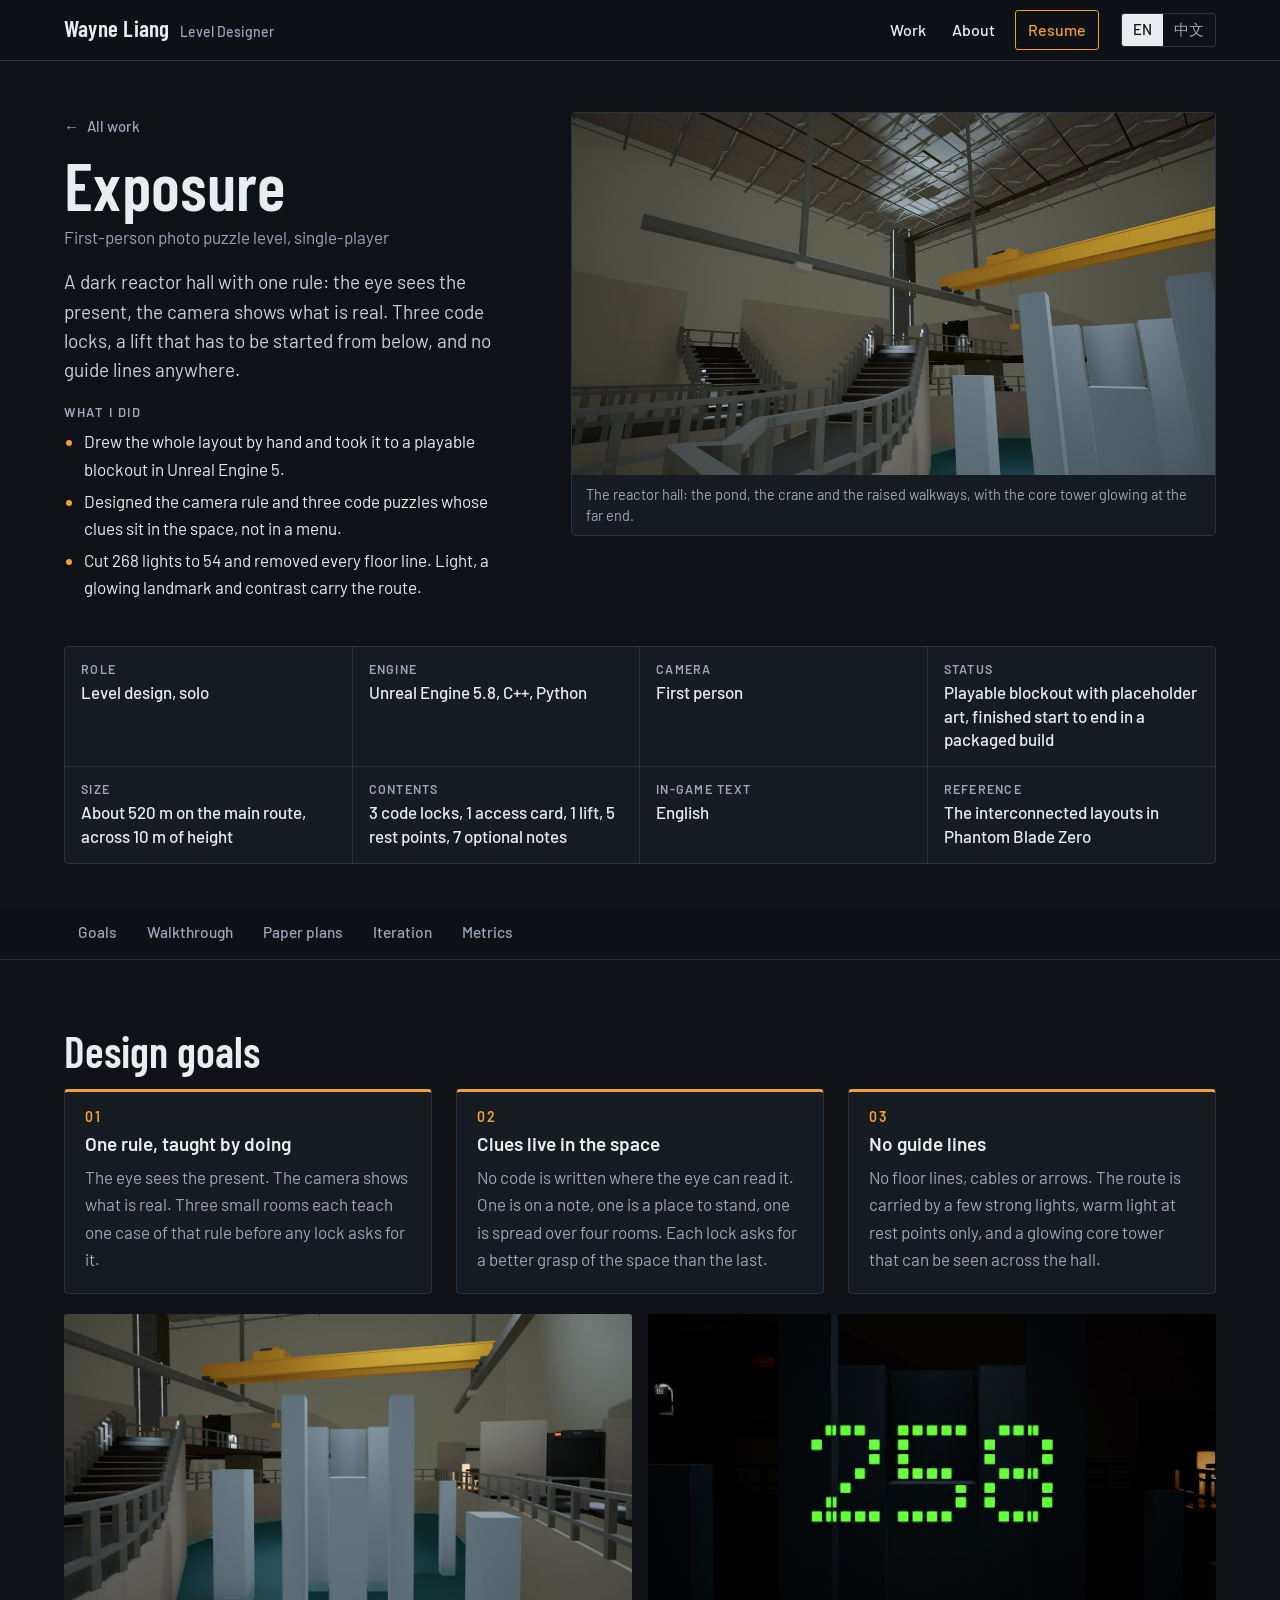
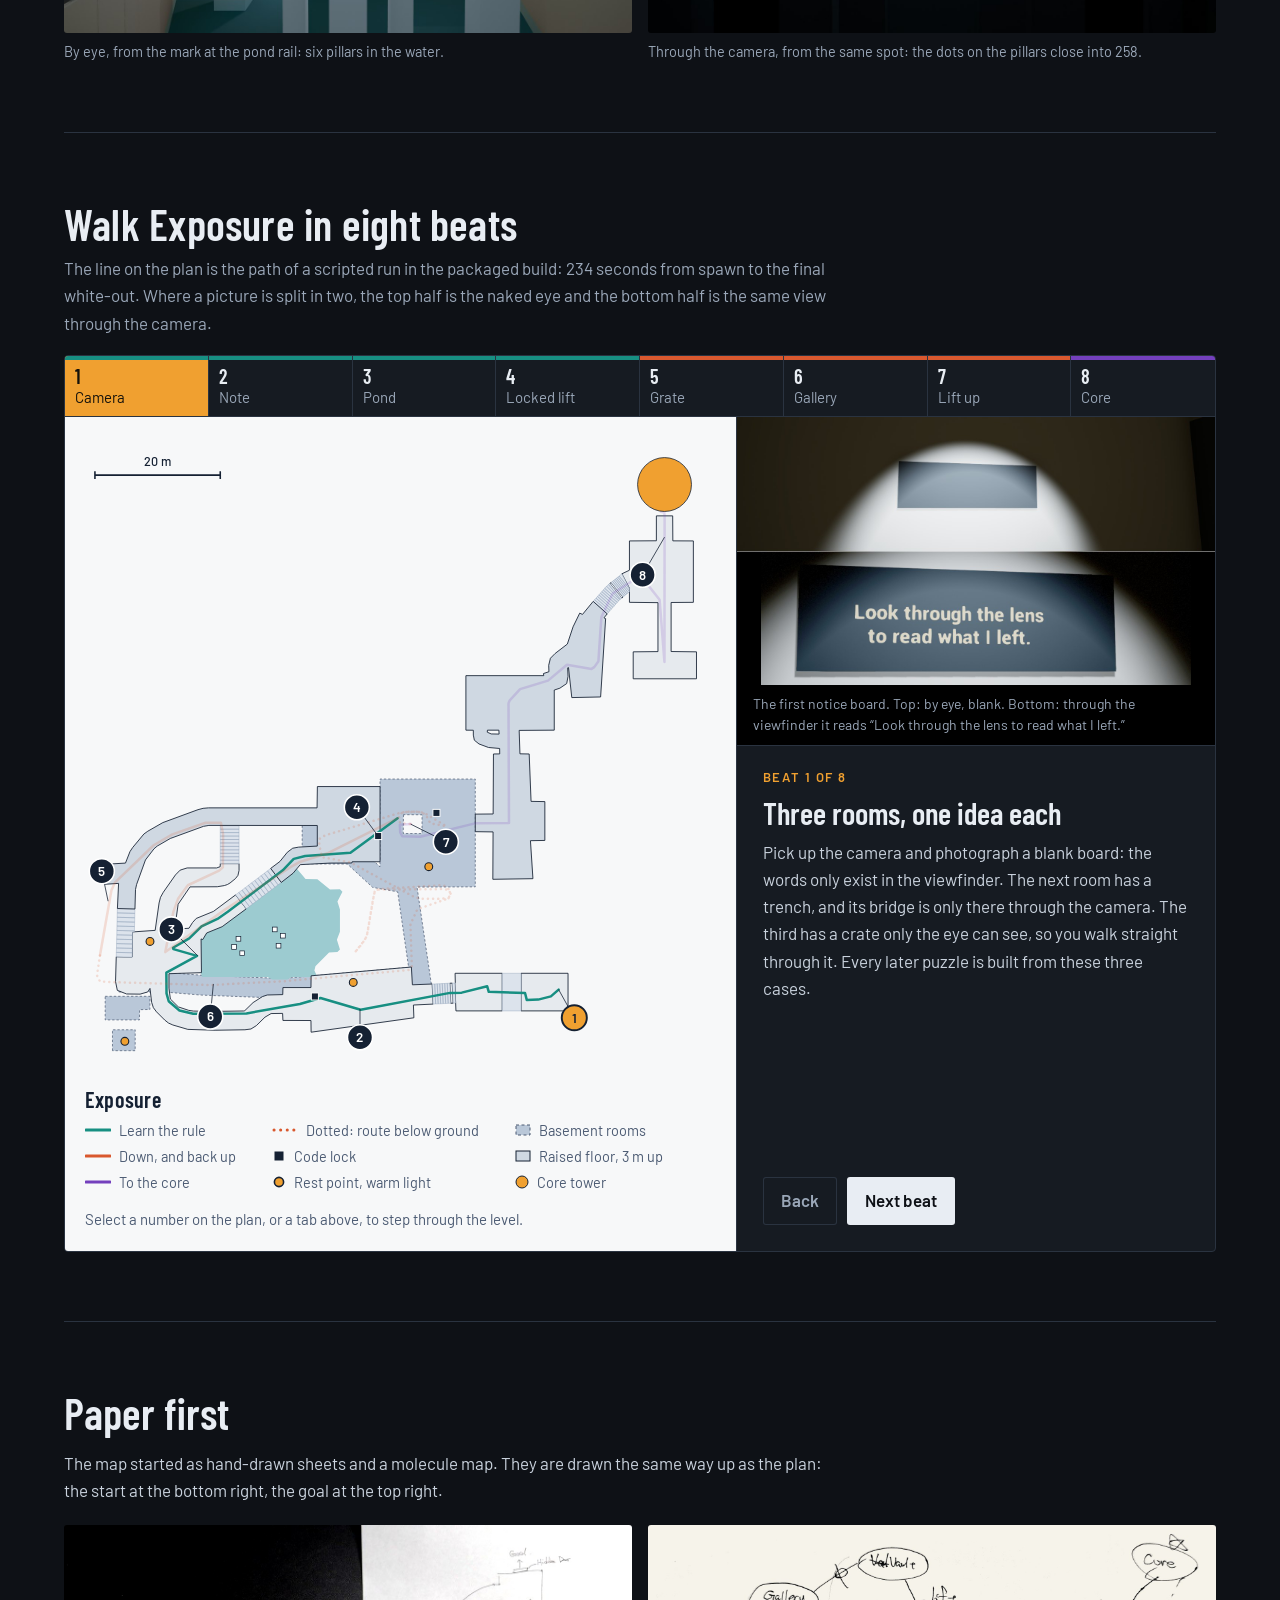
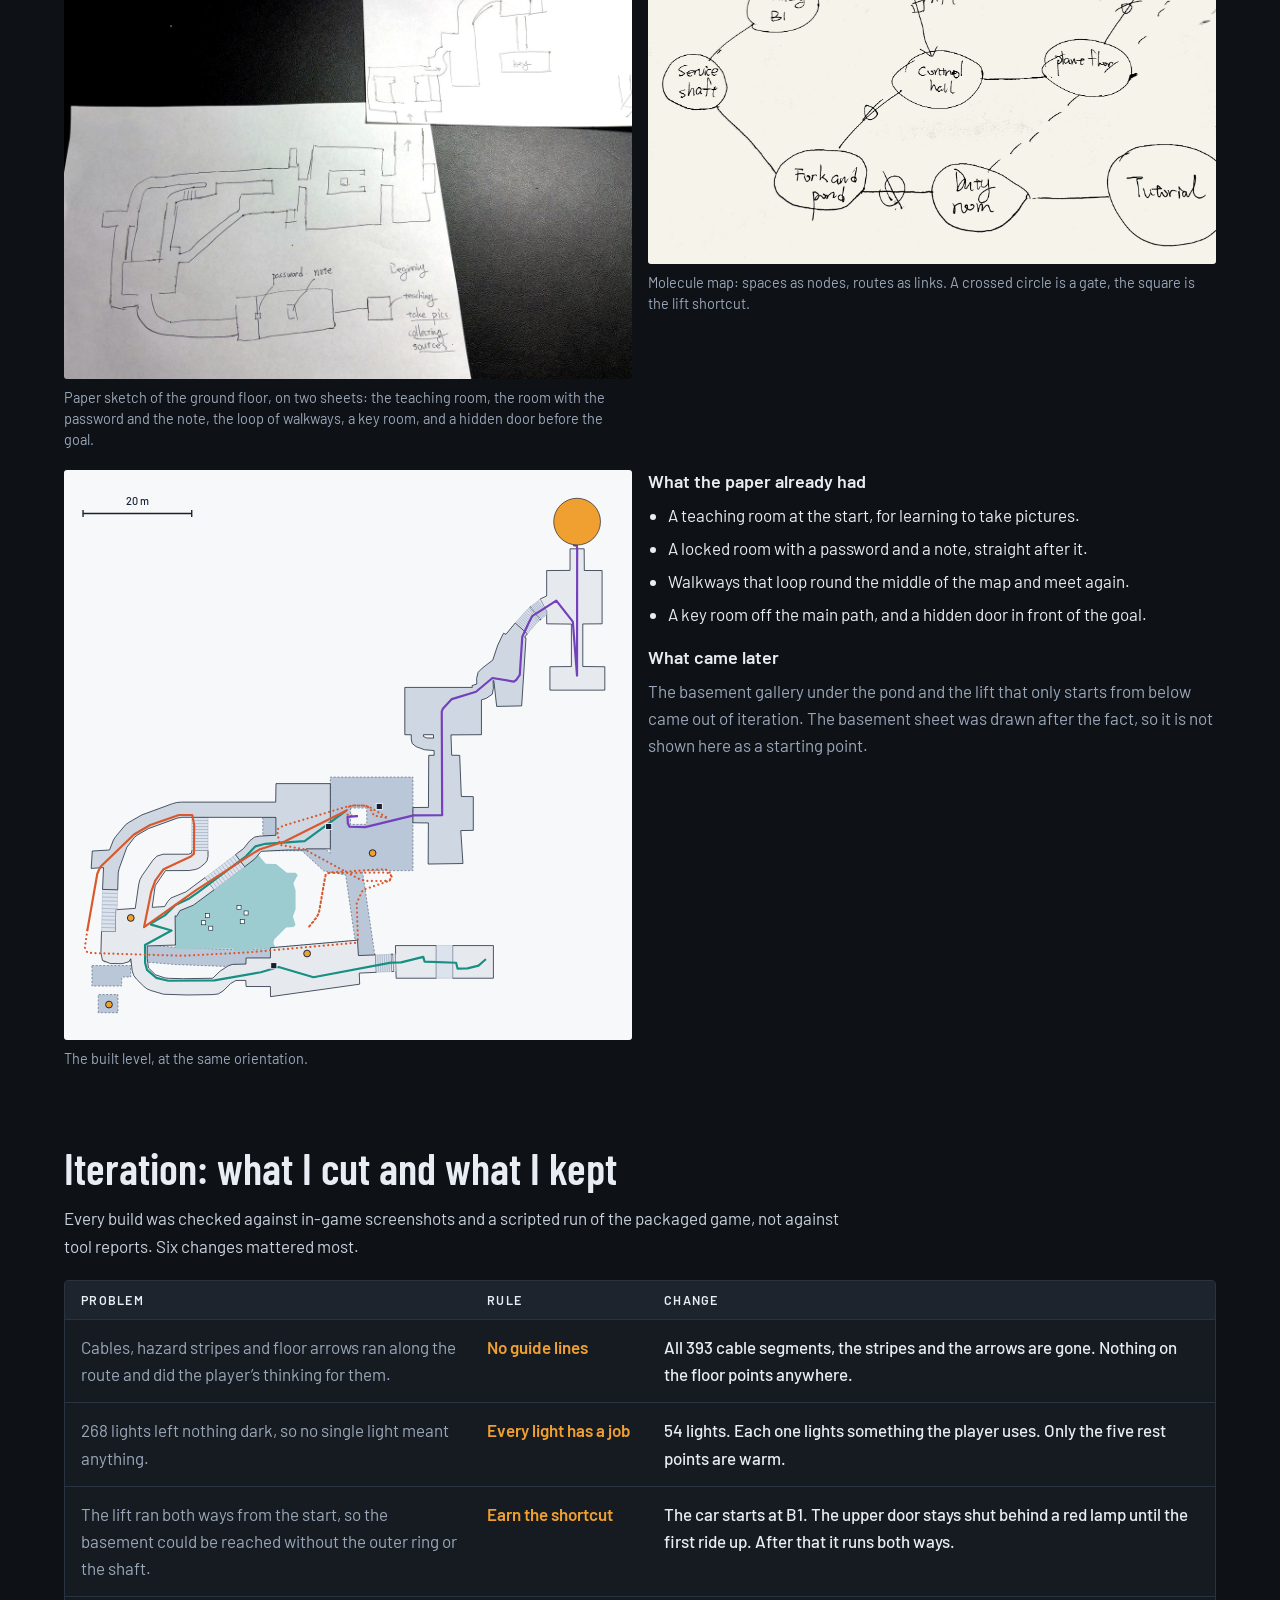
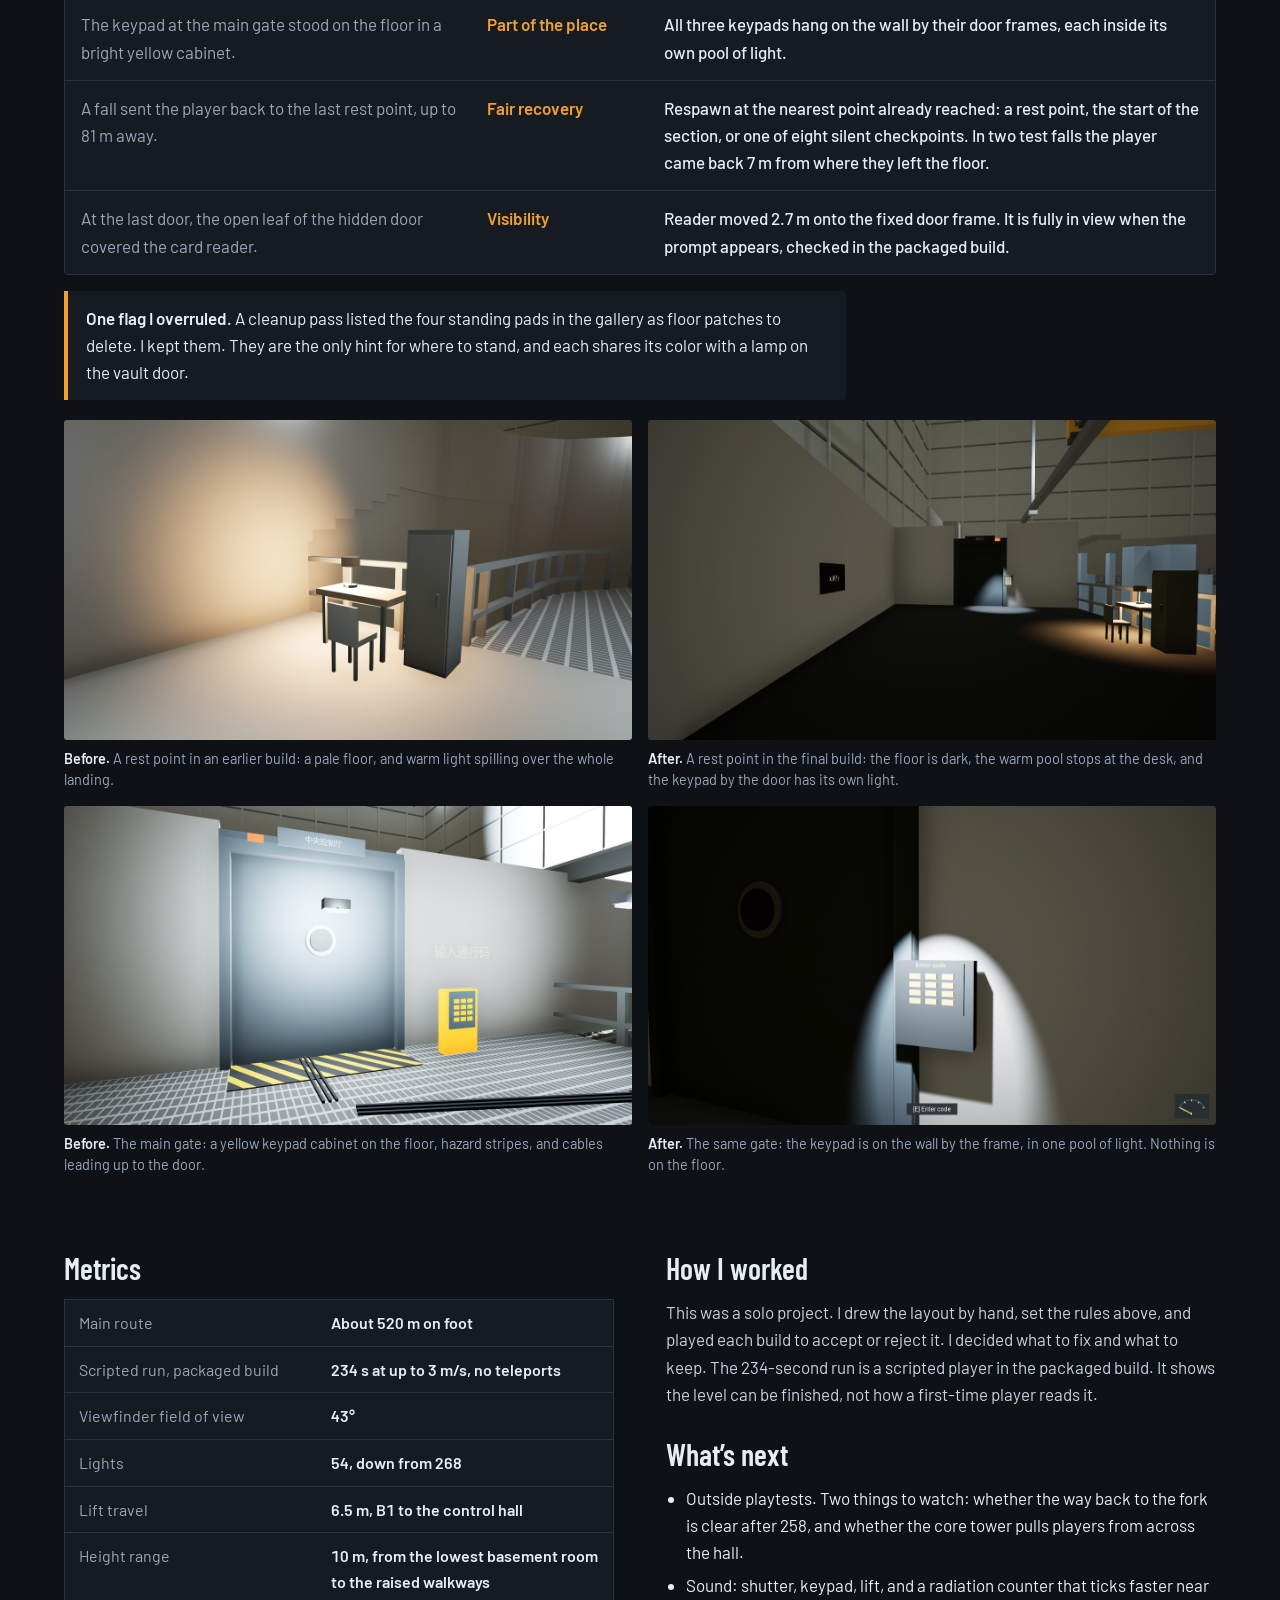
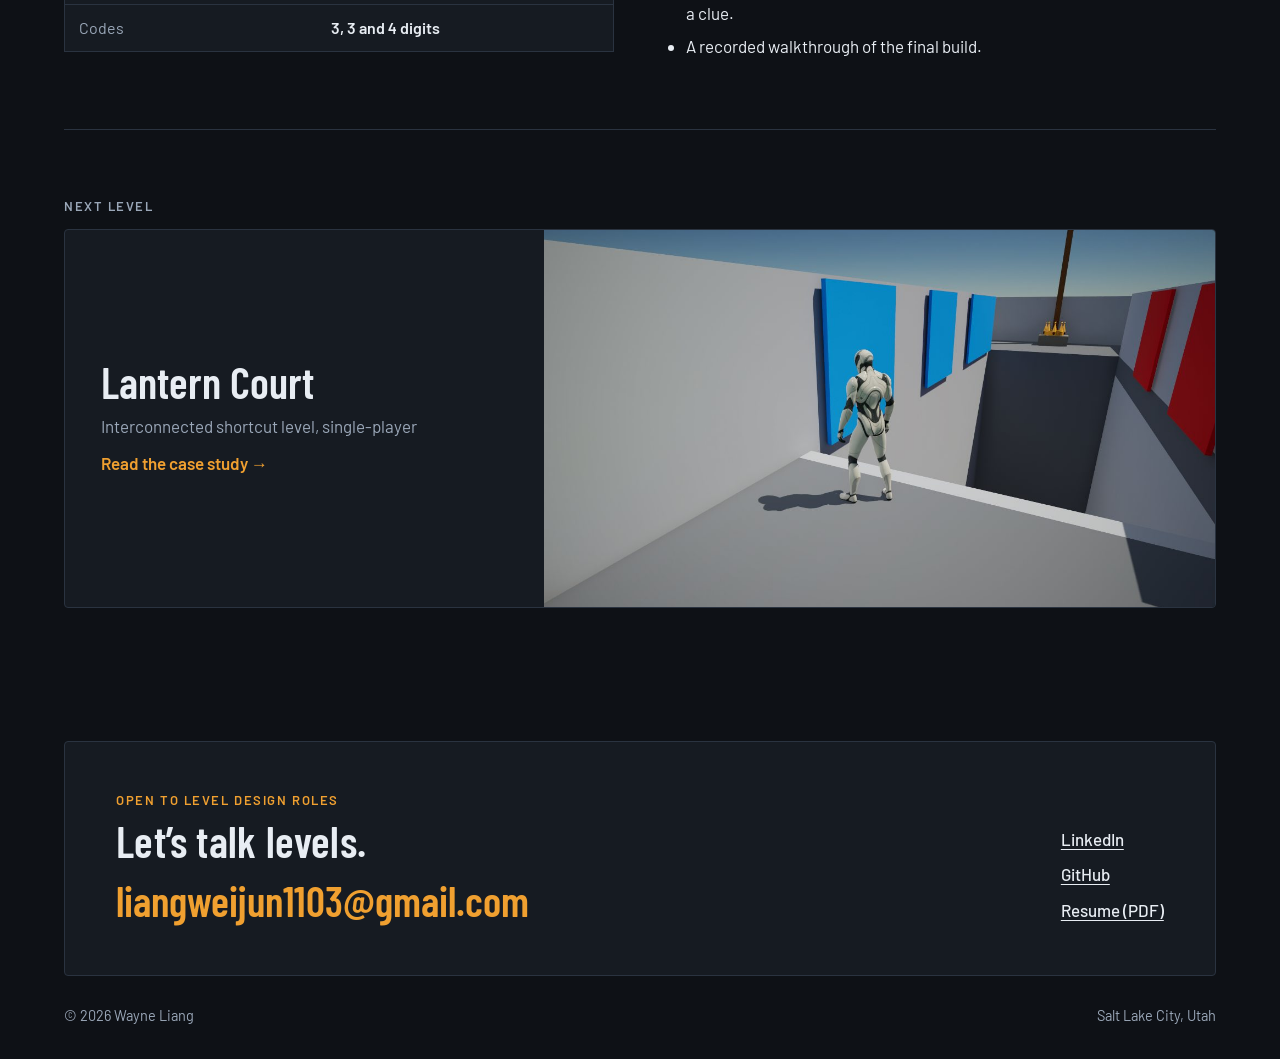
==== exposure.html @ ce598799 "Redesign portfolio: homepage plus one case-study page per level Split the single long page into inde" ====
<!DOCTYPE html>
<html lang="en" data-lang="en">
<head>
<meta charset="utf-8">
<meta name="viewport" content="width=device-width,initial-scale=1">
<title>Exposure | Wayne Liang, Level Designer</title>
<meta name="description" content="Exposure: first-person photo puzzle level, single-player in Unreal Engine 5. Interactive walkthrough, paper plans, iteration and metrics.">
<meta property="og:type" content="website">
<meta property="og:title" content="Exposure | Wayne Liang, Level Designer">
<meta property="og:description" content="Exposure: first-person photo puzzle level, single-player in Unreal Engine 5. Interactive walkthrough, paper plans, iteration and metrics.">
<meta property="og:url" content="https://wayne1-l.github.io/portfolio/exposure.html">
<meta property="og:image" content="https://wayne1-l.github.io/portfolio/img/pt/hall.jpg">
<meta name="twitter:card" content="summary_large_image">
<meta name="theme-color" content="#0E1116">
<link rel="icon" href="data:image/svg+xml,%3Csvg xmlns='http://www.w3.org/2000/svg' viewBox='0 0 32 32'%3E%3Crect width='32' height='32' rx='4' fill='%230E1116'/%3E%3Ccircle cx='16' cy='16' r='7' fill='%23F0A030'/%3E%3C/svg%3E">
<link rel="preload" href="fonts/barlow-condensed-latin-600-normal.woff2" as="font" type="font/woff2" crossorigin>
<link rel="stylesheet" href="assets/site.css">
</head>
<body>
<div class="bar-outer"><div class="wrap">
<header class="bar">
  <a class="name" href="index.html"><b>Wayne Liang</b><span><span data-l="en">Level Designer</span><span data-l="zh" lang="zh-CN">关卡设计师</span></span></a>
  <nav aria-label="Site">
    <a href="index.html#work"><span data-l="en">Work</span><span data-l="zh" lang="zh-CN">作品</span></a>
    <a href="index.html#about"><span data-l="en">About</span><span data-l="zh" lang="zh-CN">关于</span></a>
    <a class="resume" href="Wayne_Liang_Resume.pdf"><span data-l="en">Resume</span><span data-l="zh" lang="zh-CN">简历</span></a>
  </nav>
  <div class="lang" role="group" aria-label="Language">
    <button type="button" id="lang-en" data-setlang="en" aria-pressed="true">EN</button>
    <button type="button" id="lang-zh" data-setlang="zh" aria-pressed="false" lang="zh-CN">中文</button>
  </div>
</header>
</div></div>
<div class="wrap">
<section class="p-hero" aria-labelledby="p-h">
  <div>
    <a class="crumb" href="index.html#work">← <span data-l="en">All work</span><span data-l="zh" lang="zh-CN">全部作品</span></a>
    <h1 id="p-h"><span data-l="en">Exposure</span><span data-l="zh" lang="zh-CN">曝光</span></h1>
    <p class="kind"><span data-l="en">First-person photo puzzle level, single-player</span><span data-l="zh" lang="zh-CN">第一人称拍照解谜关卡，单人</span></p>
    <p class="intent" data-l="en">A dark reactor hall with one rule: the eye sees the present, the camera shows what is real. Three code locks, a lift that has to be started from below, and no guide lines anywhere.</p>
    <p class="intent" data-l="zh" lang="zh-CN">一座昏暗的核电站厂房，全关只有一条规则：肉眼看到的是现在，相机拍到的才是真的。三道密码门，一部要先从地下启用的电梯，全程没有一条引导线。</p>
    <p class="label did-h"><span data-l="en">What I did</span><span data-l="zh" lang="zh-CN">我负责的部分</span></p>
        <ul class="did" data-l="en">
          <li>Drew the whole layout by hand and took it to a playable blockout in Unreal Engine 5.</li>
          <li>Designed the camera rule and three code puzzles whose clues sit in the space, not in a menu.</li>
          <li>Cut 268 lights to 54 and removed every floor line. Light, a glowing landmark and contrast carry the route.</li>
        </ul>
        <ul class="did" data-l="zh" lang="zh-CN">
          <li>手绘整张布局，并在 Unreal Engine 5 里做成可玩的灰盒。</li>
          <li>设计了相机规则和三道密码谜题，线索都放在空间里，不放在界面上。</li>
          <li>把 268 盏灯减到 54 盏，删掉所有地面引导线，只靠灯光、发光的地标和空间对比带路。</li>
        </ul>
  </div>
  <figure class="p-media"><img src="img/pt/hall.jpg" width="1280" height="720" alt="The reactor hall in Exposure: stairs and raised walkways around a pond, a yellow crane overhead.">
    <figcaption><span data-l="en">The reactor hall: the pond, the crane and the raised walkways, with the core tower glowing at the far end.</span><span data-l="zh" lang="zh-CN">核电站大厅：池塘、吊车和高架走道，尽头是发光的堆芯塔。</span></figcaption></figure>
</section>
  <dl class="facts">
    <div><dt><span data-l="en">Role</span><span data-l="zh" lang="zh-CN">角色</span></dt><dd><span data-l="en">Level design, solo</span><span data-l="zh" lang="zh-CN">关卡设计，独立完成</span></dd></div>
    <div><dt><span data-l="en">Engine</span><span data-l="zh" lang="zh-CN">引擎</span></dt><dd><span data-l="en">Unreal Engine 5.8, C++, Python</span><span data-l="zh" lang="zh-CN">Unreal Engine 5.8，C++，Python</span></dd></div>
    <div><dt><span data-l="en">Camera</span><span data-l="zh" lang="zh-CN">视角</span></dt><dd><span data-l="en">First person</span><span data-l="zh" lang="zh-CN">第一人称</span></dd></div>
    <div><dt><span data-l="en">Status</span><span data-l="zh" lang="zh-CN">状态</span></dt><dd><span data-l="en">Playable blockout with placeholder art, finished start to end in a packaged build</span><span data-l="zh" lang="zh-CN">可玩的灰盒版本，美术为占位，已在打包版本中从头走到尾</span></dd></div>
    <div><dt><span data-l="en">Size</span><span data-l="zh" lang="zh-CN">规模</span></dt><dd><span data-l="en">About 520 m on the main route, across 10 m of height</span><span data-l="zh" lang="zh-CN">主线步行约 520 米，上下高差 10 米</span></dd></div>
    <div><dt><span data-l="en">Contents</span><span data-l="zh" lang="zh-CN">内容</span></dt><dd><span data-l="en">3 code locks, 1 access card, 1 lift, 5 rest points, 7 optional notes</span><span data-l="zh" lang="zh-CN">3 道密码门、1 张通行卡、1 部电梯、5 个休息点、7 条可选留言</span></dd></div>
    <div><dt><span data-l="en">In-game text</span><span data-l="zh" lang="zh-CN">游戏内文字</span></dt><dd><span data-l="en">English</span><span data-l="zh" lang="zh-CN">英文</span></dd></div>
    <div><dt><span data-l="en">Reference</span><span data-l="zh" lang="zh-CN">参考</span></dt><dd><span data-l="en">The interconnected layouts in Phantom Blade Zero</span><span data-l="zh" lang="zh-CN">《影之刃零》的箱庭互通结构</span></dd></div>
  </dl>
</div>
<div class="toc-outer"><div class="wrap"><nav class="toc" aria-label="Sections">
    <a href="#pt-goals" data-go="pt-goals"><span data-l="en">Goals</span><span data-l="zh" lang="zh-CN">设计目标</span></a>
    <a href="#pt" data-go="pt"><span data-l="en">Walkthrough</span><span data-l="zh" lang="zh-CN">八步走查</span></a>
    <a href="#pt-paper" data-go="pt-paper"><span data-l="en">Paper plans</span><span data-l="zh" lang="zh-CN">手绘纸图</span></a>
    <a href="#pt-audit" data-go="pt-audit"><span data-l="en">Iteration</span><span data-l="zh" lang="zh-CN">迭代</span></a>
    <a href="#pt-metrics" data-go="pt-metrics"><span data-l="en">Metrics</span><span data-l="zh" lang="zh-CN">尺度</span></a>
</nav></div></div>
<div class="wrap"><main>
<section class="block sub-wrap" style="border-top:0">
  <div class="sub" id="pt-goals">
    <h3><span data-l="en">Design goals</span><span data-l="zh" lang="zh-CN">设计目标</span></h3>
    <ol class="goals">
      <li><h4><span data-l="en">One rule, taught by doing</span><span data-l="zh" lang="zh-CN">一条规则，靠动手教会</span></h4>
        <p data-l="en">The eye sees the present. The camera shows what is real. Three small rooms each teach one case of that rule before any lock asks for it.</p>
        <p data-l="zh" lang="zh-CN">肉眼看到的是现在，相机拍到的才是真的。开头三个小房间各教这条规则的一种情况，之后才有锁来考它。</p></li>
      <li><h4><span data-l="en">Clues live in the space</span><span data-l="zh" lang="zh-CN">线索放在空间里</span></h4>
        <p data-l="en">No code is written where the eye can read it. One is on a note, one is a place to stand, one is spread over four rooms. Each lock asks for a better grasp of the space than the last.</p>
        <p data-l="zh" lang="zh-CN">没有一个密码写在肉眼能读到的地方。一个在纸条上，一个藏在站位里，一个分散在四个房间。每一把锁，都比上一把更考验玩家对空间的把握。</p></li>
      <li><h4><span data-l="en">No guide lines</span><span data-l="zh" lang="zh-CN">不画引导线</span></h4>
        <p data-l="en">No floor lines, cables or arrows. The route is carried by a few strong lights, warm light at rest points only, and a glowing core tower that can be seen across the hall.</p>
        <p data-l="zh" lang="zh-CN">没有地面线、线缆和箭头。带路的只有几盏强光、只在休息点出现的暖光，以及隔着大厅也能看到的发光堆芯塔。</p></li>
    </ol>
    <div class="figs">
      <figure><img src="img/pt/pond-eye.jpg" width="1280" height="720" loading="lazy" alt="Six pale pillars standing in a pond inside a large hall, with a yellow crane overhead.">
        <figcaption><span data-l="en">By eye, from the mark at the pond rail: six pillars in the water.</span><span data-l="zh" lang="zh-CN">站在池塘栏杆边的标记上，肉眼所见：水里的六根柱子。</span></figcaption></figure>
      <figure><img src="img/pt/pond-camera.jpg" width="1280" height="720" loading="lazy" alt="The same view through the camera: the hall is dark and green dots on the pillars form the digits 258.">
        <figcaption><span data-l="en">Through the camera, from the same spot: the dots on the pillars close into 258.</span><span data-l="zh" lang="zh-CN">同一位置举起相机：柱子上的点阵合拢成 258。</span></figcaption></figure>
    </div>
  </div>
</section>
<section class="walk" id="pt" aria-labelledby="walk2-h">
  <div class="walk-head">
    <h2 id="walk2-h"><span data-l="en">Walk Exposure in eight beats</span><span data-l="zh" lang="zh-CN">分八步走完《曝光》</span></h2>
    <p data-l="en">The line on the plan is the path of a scripted run in the packaged build: 234 seconds from spawn to the final white-out. Where a picture is split in two, the top half is the naked eye and the bottom half is the same view through the camera.</p>
    <p data-l="zh" lang="zh-CN">平面图上的路线，取自打包版里一次脚本通关的实际轨迹：从出生点到最后全白，234 秒。图片分成上下两半时，上半是肉眼所见，下半是同一位置举起相机后的画面。</p>
  </div>
  <div class="viewer">
  <div class="tabs" role="tablist" aria-label="Beats" id="tabs2">
    <button type="button" role="tab" class="p1" data-beat="1" aria-selected="true"><b>1</b><span data-l="en">Camera</span><span data-l="zh" lang="zh-CN">相机</span></button>
    <button type="button" role="tab" class="p1" data-beat="2" aria-selected="false" tabindex="-1"><b>2</b><span data-l="en">Note</span><span data-l="zh" lang="zh-CN">纸条</span></button>
    <button type="button" role="tab" class="p1" data-beat="3" aria-selected="false" tabindex="-1"><b>3</b><span data-l="en">Pond</span><span data-l="zh" lang="zh-CN">池塘</span></button>
    <button type="button" role="tab" class="p1" data-beat="4" aria-selected="false" tabindex="-1"><b>4</b><span data-l="en">Locked lift</span><span data-l="zh" lang="zh-CN">锁着的电梯</span></button>
    <button type="button" role="tab" class="p2" data-beat="5" aria-selected="false" tabindex="-1"><b>5</b><span data-l="en">Grate</span><span data-l="zh" lang="zh-CN">断裂格栅</span></button>
    <button type="button" role="tab" class="p2" data-beat="6" aria-selected="false" tabindex="-1"><b>6</b><span data-l="en">Gallery</span><span data-l="zh" lang="zh-CN">观察廊</span></button>
    <button type="button" role="tab" class="p2" data-beat="7" aria-selected="false" tabindex="-1"><b>7</b><span data-l="en">Lift up</span><span data-l="zh" lang="zh-CN">坐梯上行</span></button>
    <button type="button" role="tab" class="p3" data-beat="8" aria-selected="false" tabindex="-1"><b>8</b><span data-l="en">Core</span><span data-l="zh" lang="zh-CN">堆芯</span></button>
  </div>
  <div class="sheet">
    <svg id="plan2" class="plan" viewBox="0 0 836 839" role="img" aria-labelledby="plan2-t"><title id="plan2-t">Top-down plan of Exposure with the route in three phases and eight numbered beats. The start is at the bottom right and the core tower at the top right.</title><path class="f0" fill-rule="evenodd" d="M57.8 698.6L116.5 698.6L165.1 702.6L267.2 706.6L428.5 692.5L414.5 596.0L382.5 590.3L350.2 560.5L292.6 560.2L292.6 511.9L333.8 497.0L391.8 496.9L392.0 452.0L513.6 452.0L513.6 589.6L439.2 589.9L457.7 715.2L267.7 731.9L163.5 727.8L115.5 723.8L57.8 723.8ZM421.9 497.5L421.6 521.6L445.6 521.6L445.6 497.6ZM338.3 522.2L318.0 529.6L317.9 534.8L360.2 535.2L391.9 564.0L391.9 522.3ZM41.1 729.4L98.2 729.4L98.2 746.2L85.0 746.4L84.8 759.5L41.1 759.5ZM50.4 798.8L50.4 772.1L79.4 772.1L79.4 798.8Z"/><path class="water" d="M152.0 669.6L152.0 666.4L160.4 663.2L168.0 647.2L181.3 643.2L198.4 632.9L209.6 621.6L224.0 613.7L283.2 567.2L286.4 567.2L296.9 579.7L312.0 580.0L328.1 592.9L340.8 592.8L344.0 596.0L337.6 608.4L340.8 618.4L340.8 647.0L336.9 657.1L340.8 669.6L337.6 672.8L326.9 673.5L309.5 690.9L308.2 696.3L312.0 704.8L278.9 704.8L273.4 708.0L254.4 708.0L248.4 704.8L164.8 704.8L161.6 695.2L161.1 674.0Z"/><path class="f1" fill-rule="evenodd" d="M700.7 190.0L710.4 185.4L710.4 148.0L744.8 147.8L744.8 116.0L765.6 116.0L765.8 147.9L792.0 148.0L792.0 226.4L763.6 226.6L763.6 289.2L796.0 289.6L796.0 324.0L715.2 324.0L715.2 289.6L746.8 289.3L746.8 226.8L710.4 226.4L710.4 208.4ZM685.4 202.4L687.1 201.0L702.2 219.6L700.5 221.0ZM572.0 748.0L572.0 700.0L632.0 700.0L632.0 748.0ZM487.5 712.4L488.1 712.0L487.8 700.0L548.0 700.0L548.0 748.0L488.9 748.0ZM481.0 712.7L484.2 712.6L485.4 738.1L482.2 738.3ZM55.2 678.9L75.5 679.2L76.0 647.2L104.9 645.2L109.9 610.2L111.7 603.0L115.3 596.5L130.8 574.4L136.8 568.3L145.7 565.5L183.4 565.5L187.9 563.9L188.0 560.0L212.0 560.0L212.0 568.7L210.6 575.0L207.4 579.1L200.5 584.7L197.1 586.7L193.2 588.0L184.2 589.5L149.4 589.7L134.2 611.9L129.8 643.7L148.1 642.5L152.6 635.2L157.3 630.0L179.3 621.0L207.6 599.9L221.2 617.7L190.4 640.5L170.7 648.5L165.6 657.0L163.5 656.1L164.0 699.2L122.5 700.5L122.5 719.0L124.3 732.8L134.5 742.9L147.7 747.3L153.6 748.2L176.1 748.7L218.1 748.1L219.3 747.7L229.9 737.4L241.7 729.8L248.0 727.7L267.8 727.2L268.0 718.2L303.8 718.2L304.0 703.2L432.0 692.0L433.3 714.7L458.6 713.7L459.8 739.3L434.6 740.5L435.2 756.8L304.0 775.2L303.8 760.3L268.0 760.2L267.6 751.2L252.9 751.4L245.1 756.0L234.1 766.8L227.2 771.1L219.5 772.1L181.4 772.7L146.6 771.6L127.5 766.0L121.9 763.5L117.1 759.7L106.6 749.2L102.6 743.9L100.4 737.1L98.3 719.3L95.4 723.8L85.6 726.6L68.4 726.4L56.6 721.8L54.3 710.6Z"/><path class="st" d="M548.0 748.0L548.0 700.0L572.0 700.0L572.0 748.0ZM484.2 712.6L487.5 712.4L488.5 738.0L485.4 738.1ZM477.8 712.8L481.0 712.7L482.2 738.3L479.0 738.4ZM710.4 209.2L697.2 192.8L700.7 190.0L710.4 208.4ZM474.6 713.0L477.8 712.8L479.0 738.4L475.8 738.6ZM710.4 212.6L695.5 194.2L697.2 192.8L710.4 209.2ZM471.4 713.1L474.6 713.0L475.8 738.6L472.6 738.7ZM710.4 213.0L708.9 214.2L693.8 195.6L695.5 194.2L710.4 212.6ZM468.2 713.3L471.4 713.1L472.6 738.7L469.4 738.9ZM692.1 196.9L693.8 195.6L708.9 214.2L707.2 215.6ZM465.0 713.4L468.2 713.3L469.4 738.9L466.2 739.0ZM690.4 198.3L692.1 196.9L707.2 215.6L705.5 216.9ZM461.8 713.6L465.0 713.4L466.2 739.0L463.0 739.1ZM688.8 199.6L690.4 198.3L705.5 216.9L703.9 218.3ZM458.6 713.7L461.8 713.6L463.0 739.1L459.8 739.3ZM687.1 201.0L688.8 199.6L703.9 218.3L702.2 219.6ZM55.2 678.9L55.3 673.3L75.6 673.8L75.5 679.4ZM212.0 555.6L212.0 560.0L188.0 560.0L188.0 555.6ZM207.6 599.9L211.7 596.8L225.2 614.7L221.2 617.7ZM683.7 203.7L685.4 202.4L700.5 221.0L698.8 222.4ZM55.3 673.3L55.5 667.7L75.7 668.2L75.6 673.8ZM212.0 551.2L212.0 555.6L188.0 555.6L188.0 551.2ZM211.7 596.8L215.8 593.7L229.3 611.6L225.2 614.7ZM681.2 205.8L683.7 203.7L698.8 222.4L698.0 223.0ZM55.5 667.7L55.6 662.1L75.8 662.6L75.7 668.2ZM212.0 546.8L212.0 551.2L188.0 551.2L188.0 546.8ZM215.8 593.7L219.9 590.7L233.3 608.5L229.3 611.6ZM678.8 208.5L681.2 205.8L698.0 223.0L696.7 224.4ZM55.6 662.1L55.7 656.5L75.9 657.0L75.8 662.6ZM212.0 542.4L212.0 546.8L188.0 546.8L188.0 542.4ZM219.9 590.7L223.9 587.6L237.4 605.5L233.3 608.5ZM676.9 210.6L678.8 208.5L696.7 224.4L694.9 226.5ZM75.9 657.0L55.7 656.5L55.9 650.9L75.9 651.4ZM212.0 538.0L212.0 542.4L188.0 542.4L188.0 538.0ZM223.9 587.6L228.0 584.5L241.5 602.4L237.4 605.5ZM675.1 212.7L676.9 210.6L694.9 226.5L693.1 228.6ZM55.9 650.9L56.0 645.3L78.4 645.9L78.4 647.0L76.0 647.2L75.9 651.4ZM212.0 533.6L212.0 538.0L188.0 538.0L188.0 533.6ZM228.0 584.5L232.1 581.5L245.5 599.3L241.5 602.4ZM673.3 214.8L675.1 212.7L693.1 228.6L691.2 230.7ZM56.0 645.3L56.1 639.7L78.5 640.3L78.4 645.9ZM212.0 529.2L212.0 533.6L188.0 533.6L188.0 529.2ZM232.1 581.5L236.1 578.4L249.6 596.3L245.5 599.3ZM671.4 216.8L673.3 214.8L691.2 230.7L689.4 232.8ZM56.1 639.7L56.3 634.1L78.7 634.7L78.5 640.3ZM212.0 524.8L212.0 529.2L188.0 529.2L188.0 524.8ZM236.1 578.4L240.2 575.3L253.7 593.2L249.6 596.3ZM669.6 218.9L671.4 216.8L689.4 232.8L687.5 234.8ZM56.3 634.1L56.4 628.5L78.8 629.1L78.7 634.7ZM212.0 520.4L212.0 524.8L188.0 524.8L188.0 520.4ZM240.2 575.3L244.3 572.3L257.7 590.1L253.7 593.2ZM667.7 221.0L669.6 218.9L687.5 234.8L685.7 236.9ZM56.4 628.5L56.5 622.9L78.9 623.5L78.8 629.1ZM212.0 516.0L212.0 520.4L188.0 520.4L188.0 516.0ZM244.3 572.3L248.3 569.2L261.8 587.1L257.7 590.1ZM665.9 223.1L667.7 221.0L685.7 236.9L683.9 239.0ZM56.5 622.9L56.7 617.3L79.1 617.9L78.9 623.5ZM212.0 511.6L212.0 516.0L188.0 516.0L188.0 511.6ZM248.3 569.2L252.4 566.1L265.9 584.0L261.8 587.1ZM664.1 225.2L665.9 223.1L683.9 239.0L682.0 241.1Z"/><path class="f2" fill-rule="evenodd" d="M501.6 389.6L501.6 320.0L601.0 320.0L600.6 317.3L607.6 315.0L607.3 306.8L609.5 297.8L615.5 291.7L631.1 279.7L638.4 257.7L646.9 240.2L650.5 241.8L664.1 225.2L682.0 241.1L677.9 246.2L680.0 247.2L673.6 347.2L636.8 348.0L632.6 309.8L632.0 309.5L631.5 310.1L632.0 320.9L630.3 330.1L621.6 336.0L614.4 338.4L614.4 389.6L569.6 389.9L570.6 419.8L582.4 420.0L584.8 480.5L602.4 480.8L602.4 530.4L584.0 530.7L587.2 579.2L536.0 580.0L536.3 519.5L513.6 519.2L513.6 496.8L536.4 496.6L536.8 420.0L544.8 419.9L544.7 413.0L530.4 411.7L518.3 407.2L512.4 402.4L511.1 395.9L511.1 389.7ZM528.9 392.2L533.9 394.4L544.0 394.6L543.7 389.6L529.1 389.6ZM40.0 586.4L41.6 560.8L67.0 559.3L72.7 544.7L76.1 539.5L90.5 522.2L95.5 518.6L114.7 507.6L159.6 491.1L166.1 489.4L172.9 488.8L311.6 488.8L312.0 461.6L392.0 461.6L392.0 557.6L356.4 557.6L356.0 559.2L328.3 559.3L290.2 561.3L280.9 572.3L265.9 584.0L252.4 566.1L264.2 557.2L273.6 545.5L280.5 540.3L288.1 538.9L311.9 537.6L311.9 511.3L173.5 511.2L166.6 512.4L124.2 527.9L107.5 537.6L103.4 541.1L92.5 555.3L81.2 586.6L79.8 593.0L79.1 617.9L56.7 617.3L58.2 585.2Z"/><rect class="col" x="208.2" y="653.0" width="6" height="6"/><rect class="col" x="254.6" y="641.0" width="6" height="6"/><rect class="col" x="202.6" y="663.4" width="6" height="6"/><rect class="col" x="265.0" y="649.0" width="6" height="6"/><rect class="col" x="213.0" y="671.4" width="6" height="6"/><rect class="col" x="259.4" y="661.8" width="6" height="6"/><path class="rt r1" d="M620.0 720.8L610.1 729.5L593.9 733.6L579.3 734.0L577.1 725.2L530.8 723.7L528.8 716.6L496.2 724.7L481.3 725.0L367.2 746.6L316.0 731.6L289.7 739.2L221.4 751.2L153.5 751.7L135.9 747.5L122.2 735.7L119.4 725.7L119.2 699.1L158.3 677.8L128.2 669.1L127.7 667.4L148.4 655.5L164.1 640.2L184.4 630.6L197.6 621.4L267.8 568.6L281.8 553.9L296.4 550.2L354.2 546.2L414.4 502.0"/><path class="rt r2" d="M414.4 502.0L324.8 546.8L288.5 558.3L278.1 564.2L195.0 618.1L117.8 672.9L128.3 620.9L134.3 604.4L146.6 587.6L186.6 568.9L191.3 564.6L191.6 522.3L188.8 507.8L169.2 507.8L126.9 522.6L103.0 536.5L53.4 584.3L49.0 594.3L34.4 677.2M431.2 509.5L431.2 509.5L431.2 509.5L431.2 509.5L431.2 509.5L431.2 509.5L431.2 509.5L431.2 509.5L431.2 509.5L431.2 509.5"/><path class="rt r2 dash" d="M34.4 677.2L30.6 702.7L34.4 710.3L44.2 711.1L175.4 715.0L270.9 710.0L428.4 695.9L432.6 690.9L430.8 637.4L439.7 618.2L478.9 604.5L482.1 598.9L479.8 593.5L470.3 592.5L458.3 592.6L435.3 592.8L425.4 592.9L413.3 593.0L390.3 593.0L385.2 595.5L382.7 607.2L376.7 642.9L375.1 652.3L369.8 661.3L359.6 673.6L370.5 659.8L374.9 653.2L377.2 641.3L383.2 605.6L384.9 597.1L389.6 592.7L401.7 591.7L413.7 591.0L425.6 590.3L461.6 588.1L472.8 587.4L479.2 592.2L482.2 598.7L479.8 604.1L468.5 605.0L445.0 604.8L436.5 603.0L425.8 597.3L415.2 591.5L404.6 585.8L394.1 580.1L383.5 574.3L362.3 562.8L353.9 558.3L317.9 551.7L314.3 535.9L314.7 528.4L321.8 523.9L417.3 495.2L427.0 493.7L435.9 493.9L445.1 494.1L451.0 498.7L456.1 508.5L476.7 512.3L448.5 495.2L438.6 493.7L429.9 494.0L421.1 494.1L416.6 498.5L416.0 499.5L417.6 508.3L431.2 509.5"/><path class="rt r3" d="M431.2 509.5L417.3 510.5L417.8 520.2L420.3 525.1L443.3 525.6L514.5 508.3L556.6 508.0L556.0 355.3L557.6 351.5L570.8 337.2L606.4 326.4L630.6 306.1L662.0 311.4L665.5 309.1L670.8 301.5L674.5 245.5L684.6 223.8L689.0 215.2L724.6 192.3L748.9 223.2L755.1 302.6L755.3 116.5L754.9 111.7L750.5 110.8"/><circle class="g rest" cx="357.8" cy="711.7" r="5"/><circle class="g rest" cx="98.3" cy="659.3" r="5"/><circle class="g rest" cx="454.2" cy="563.9" r="5"/><circle class="g rest" cx="66.2" cy="786.8" r="5"/><circle class="g rest" cx="-62.1" cy="650.0" r="5"/><rect class="g lock" x="304.3" y="725.1" width="9" height="9"/><rect class="g lock" x="385.1" y="520.3" width="9" height="9"/><rect class="g lock" x="459.5" y="490.7" width="9" height="9"/><circle class="goal" cx="755.2" cy="76.0" r="34.4"/><path class="lead" d="M620.0 720.8L640.0 756.8"/><path class="lead" d="M366.4 745.6L366.4 781.6"/><path class="lead" d="M159.2 677.6L125.6 644.0"/><path class="lead" d="M389.6 524.8L362.4 488.0"/><path class="lead" d="M44.8 608.0L36.8 569.6"/><path class="lead" d="M179.2 713.6L175.2 755.2"/><path class="lead" d="M431.2 509.6L476.0 532.0"/><path class="lead" d="M755.2 143.2L727.2 191.2"/><g class="bm" data-beat="1" tabindex="0" role="button" aria-label="Beat 1"><circle cx="640.0" cy="756.8" r="16"/><text x="640.0" y="763.0">1</text></g><g class="bm" data-beat="2" tabindex="0" role="button" aria-label="Beat 2"><circle cx="366.4" cy="781.6" r="16"/><text x="366.4" y="787.8">2</text></g><g class="bm" data-beat="3" tabindex="0" role="button" aria-label="Beat 3"><circle cx="125.6" cy="644.0" r="16"/><text x="125.6" y="650.2">3</text></g><g class="bm" data-beat="4" tabindex="0" role="button" aria-label="Beat 4"><circle cx="362.4" cy="488.0" r="16"/><text x="362.4" y="494.2">4</text></g><g class="bm" data-beat="5" tabindex="0" role="button" aria-label="Beat 5"><circle cx="36.8" cy="569.6" r="16"/><text x="36.8" y="575.8">5</text></g><g class="bm" data-beat="6" tabindex="0" role="button" aria-label="Beat 6"><circle cx="175.2" cy="755.2" r="16"/><text x="175.2" y="761.4">6</text></g><g class="bm" data-beat="7" tabindex="0" role="button" aria-label="Beat 7"><circle cx="476.0" cy="532.0" r="16"/><text x="476.0" y="538.2">7</text></g><g class="bm" data-beat="8" tabindex="0" role="button" aria-label="Beat 8"><circle cx="727.2" cy="191.2" r="16"/><text x="727.2" y="197.4">8</text></g><g class="scale"><path d="M28 64h160M28 59v10M188 59v10"/><text x="108" y="52">20 m</text></g></svg>
  </div>
  <div class="beats">

  <article class="beat" role="tabpanel" aria-label="Beat 1" data-beat="1" data-phase="1">
    <figure><img src="img/pt/beat1.jpg" width="1280" height="720" alt="Two views of the same notice board: blank to the eye, and showing a line of text through the camera viewfinder.">
      <figcaption><span data-l="en">The first notice board. Top: by eye, blank. Bottom: through the viewfinder it reads “Look through the lens to read what I left.”</span><span data-l="zh" lang="zh-CN">第一块告示板。上：肉眼看是空白。下：举起相机，板上写着“Look through the lens to read what I left.”（透过镜头，才读得到我留下的字）。</span></figcaption></figure>
    <div class="beat-text">
      <p class="count"><span data-l="en">Beat 1 of 8</span><span data-l="zh" lang="zh-CN">第 1 步，共 8 步</span></p>
      <h3><span data-l="en">Three rooms, one idea each</span><span data-l="zh" lang="zh-CN">教学三间：一间只讲一件事</span></h3>
      <p class="body" data-l="en">Pick up the camera and photograph a blank board: the words only exist in the viewfinder. The next room has a trench, and its bridge is only there through the camera. The third has a crate only the eye can see, so you walk straight through it. Every later puzzle is built from these three cases.</p>
      <p class="body" data-l="zh" lang="zh-CN">拾起相机，对着空白的告示板拍一张：字只出现在取景器里。第二间有一道地沟，桥板只有相机看得见。第三间有一只货箱，只有肉眼看得见，人可以直接穿过去。后面的每道谜题，都由这三种情况组合出来。</p>
      <div class="pager"><button type="button" data-step="-1" disabled><span data-l="en">Back</span><span data-l="zh" lang="zh-CN">上一步</span></button><button type="button" data-step="1"><span data-l="en">Next beat</span><span data-l="zh" lang="zh-CN">下一步</span></button></div>
    </div>
  </article>

  <article class="beat" role="tabpanel" aria-label="Beat 2" data-beat="2" data-phase="1" hidden>
    <figure><img src="img/pt/beat2.jpg" width="1280" height="720" loading="lazy" alt="Two views of a note on a wall: scrambled symbols to the eye, and the digits 4 7 2 in a photo.">
      <figcaption><span data-l="en">The note on the duty-room wall. Top: by eye. Bottom: in a photo.</span><span data-l="zh" lang="zh-CN">值班室墙上的纸条。上：肉眼所见。下：拍下来的样子。</span></figcaption></figure>
    <div class="beat-text">
      <p class="count"><span data-l="en">Beat 2 of 8</span><span data-l="zh" lang="zh-CN">第 2 步，共 8 步</span></p>
      <h3><span data-l="en">The duty room: a code in a photo</span><span data-l="zh" lang="zh-CN">值班室：密码在照片里</span></h3>
      <p class="body" data-l="en">The first locked door has a keypad on the wall beside it. The note next to it is scrambled to the eye and reads 472 in a photo. The keypad screen lists the clues already photographed, so nobody has to memorise a number.</p>
      <p class="body" data-l="zh" lang="zh-CN">第一扇锁着的门，密码面板挂在门旁的墙上。旁边的纸条肉眼看是乱码，拍下来是 472。输密码时，已经拍到的线索就列在面板旁边，玩家不用硬记数字。</p>
      <div class="pager"><button type="button" data-step="-1"><span data-l="en">Back</span><span data-l="zh" lang="zh-CN">上一步</span></button><button type="button" data-step="1"><span data-l="en">Next beat</span><span data-l="zh" lang="zh-CN">下一步</span></button></div>
    </div>
  </article>

  <article class="beat" role="tabpanel" aria-label="Beat 3" data-beat="3" data-phase="1" hidden>
    <figure><img src="img/pt/beat3.jpg" width="1280" height="720" loading="lazy" alt="Two views from the pond rail: six pale pillars standing in the water, and the same view through the camera showing the green dot-matrix digits 258.">
      <figcaption><span data-l="en">From the yellow mark at the pond rail. Top: six pillars in the water. Bottom: the same view through the camera.</span><span data-l="zh" lang="zh-CN">站在池塘栏杆边的黄色标记上。上：水里的六根柱子。下：同一位置举起相机。</span></figcaption></figure>
    <div class="beat-text">
      <p class="count"><span data-l="en">Beat 3 of 8</span><span data-l="zh" lang="zh-CN">第 3 步，共 8 步</span></p>
      <h3><span data-l="en">The pond: one spot where the dots line up</span><span data-l="zh" lang="zh-CN">池塘：只有一个位置能看到数字</span></h3>
      <p class="body" data-l="en">Past the duty room the hall opens up: a pond, a crane, raised walkways, and the core tower glowing far off. Six pillars stand in the water. From one marked spot at the rail, the camera shows 48 green dots on them that close into 258. Step sideways and the digits fall apart. This time the clue is the space itself.</p>
      <p class="body" data-l="zh" lang="zh-CN">出了值班室，大厅一下子打开：池塘、吊车、高架走道，远处是发光的堆芯塔。水里立着六根柱子。站到栏杆边的黄色标记上举起相机，柱子上的 48 个绿点合拢成 258；横移一步，数字就散了。这一次，线索就是空间本身。</p>
      <div class="pager"><button type="button" data-step="-1"><span data-l="en">Back</span><span data-l="zh" lang="zh-CN">上一步</span></button><button type="button" data-step="1"><span data-l="en">Next beat</span><span data-l="zh" lang="zh-CN">下一步</span></button></div>
    </div>
  </article>

  <article class="beat" role="tabpanel" aria-label="Beat 4" data-beat="4" data-phase="1" hidden>
    <figure><img src="img/pt/beat4.jpg" width="1280" height="720" loading="lazy" alt="A closed lift door marked D with a red lamp on its call panel, in a dark hall.">
      <figcaption><span data-l="en">Lift door D behind the main gate: shut, with a red lamp.</span><span data-l="zh" lang="zh-CN">大门后的 D 层电梯：门关着，亮红灯。</span></figcaption></figure>
    <div class="beat-text">
      <p class="count"><span data-l="en">Beat 4 of 8</span><span data-l="zh" lang="zh-CN">第 4 步，共 8 步</span></p>
      <h3><span data-l="en">The gate opens, the lift doesn’t</span><span data-l="zh" lang="zh-CN">大门开了，电梯没开</span></h3>
      <p class="body" data-l="en">258 opens the main gate to the control hall. Behind it is a lift with its door shut and a red lamp. The prompt says the car is waiting at B1 and has to be started from below. The player now knows where they will come back up, and has a reason to go looking for a way down.</p>
      <p class="body" data-l="zh" lang="zh-CN">258 打开通往中央控制厅的大门。门后是一部电梯，门关着，亮着红灯，提示写着“电梯停在 B1，需从下层启用”。玩家知道了自己以后会从哪里上来，也有了去找路下楼的理由。</p>
      <div class="pager"><button type="button" data-step="-1"><span data-l="en">Back</span><span data-l="zh" lang="zh-CN">上一步</span></button><button type="button" data-step="1"><span data-l="en">Next beat</span><span data-l="zh" lang="zh-CN">下一步</span></button></div>
    </div>
  </article>

  <article class="beat" role="tabpanel" aria-label="Beat 5" data-beat="5" data-phase="2" hidden>
    <figure><img src="img/pt/beat5.jpg" width="1280" height="720" loading="lazy" alt="Two views down at a gap in a raised walkway: bare beams and a drop to the eye, and a bright steel grate through the camera.">
      <figcaption><span data-l="en">The gap in the outer walkway. Top: by eye, a drop. Bottom: through the camera, a grate.</span><span data-l="zh" lang="zh-CN">外圈走道的缺口。上：肉眼看是落差。下：相机里有一块格栅。</span></figcaption></figure>
    <div class="beat-text">
      <p class="count"><span data-l="en">Beat 5 of 8</span><span data-l="zh" lang="zh-CN">第 5 步，共 8 步</span></p>
      <h3><span data-l="en">The outer ring and the broken grate</span><span data-l="zh" lang="zh-CN">外圈高道与断裂的格栅</span></h3>
      <p class="body" data-l="en">Back at the fork, the middle steps join a raised walkway that circles the hall. One span is missing. Through the viewfinder the grate is there, so the player crosses with the camera up, seeing only 43° of the world. It is the tutorial bridge again, with height added. The walkway ends at the service shaft, and the way down is a plain staircase with no trick to it.</p>
      <p class="body" data-l="zh" lang="zh-CN">回到岔路口，走中间的台阶并入环绕大厅的高架走道。走道中间断了一截。举起相机，格栅就在那里：玩家得一直举着相机走过去，眼前只剩 43° 的视野。这是教学间那座桥的重演，只是这次脚下有了高度。走道尽头是检修井，下去的是一段普通楼梯，不加任何机关。</p>
      <div class="pager"><button type="button" data-step="-1"><span data-l="en">Back</span><span data-l="zh" lang="zh-CN">上一步</span></button><button type="button" data-step="1"><span data-l="en">Next beat</span><span data-l="zh" lang="zh-CN">下一步</span></button></div>
    </div>
  </article>

  <article class="beat" role="tabpanel" aria-label="Beat 6" data-beat="6" data-phase="2" hidden>
    <figure><img src="img/pt/beat6.jpg" width="1280" height="720" loading="lazy" alt="Two views through a basement window with a red frame: pillars under water to the eye, and a red dot-matrix 7 through the camera.">
      <figcaption><span data-l="en">The south window of the gallery. Top: by eye, pillars under water in a red frame. Bottom: through the camera, a red 7.</span><span data-l="zh" lang="zh-CN">观察廊的南窗。上：肉眼看到红色窗框和水下的柱子。下：相机里是红色的 7。</span></figcaption></figure>
    <div class="beat-text">
      <p class="count"><span data-l="en">Beat 6 of 8</span><span data-l="zh" lang="zh-CN">第 6 步，共 8 步</span></p>
      <h3><span data-l="en">Under the pond: four frames, one code</span><span data-l="zh" lang="zh-CN">池塘底下：四个窗口，一个密码</span></h3>
      <p class="body" data-l="en">The basement gallery looks into the pond from below. Four standing pads face four framed openings: three windows, and one seen by looking up from a lower room. Through the camera each gives one digit: red 7, blue 3, orange 4, purple 9. The vault door carries four lamps in the same colors, in code order, so the door itself tells the player how to arrange them: 7349. Inside is the access card for the core.</p>
      <p class="body" data-l="zh" lang="zh-CN">地下观察廊从水下看池塘。四块站位踏板对着四个带色框的窗口：三扇是窗，还有一个要在下层房间里仰头看。举起相机，每个窗口给一位数字：红 7、蓝 3、橙 4、紫 9。库房门上有四盏同色的灯，按密码顺序排列，所以怎么排，门上就能读出来：7349。门里是堆芯通行卡。</p>
      <div class="pager"><button type="button" data-step="-1"><span data-l="en">Back</span><span data-l="zh" lang="zh-CN">上一步</span></button><button type="button" data-step="1"><span data-l="en">Next beat</span><span data-l="zh" lang="zh-CN">下一步</span></button></div>
    </div>
  </article>

  <article class="beat" role="tabpanel" aria-label="Beat 7" data-beat="7" data-phase="2" hidden>
    <figure><img src="img/pt/beat7.jpg" width="1280" height="720" loading="lazy" alt="View out of a lift car as its doors open onto a large dark hall with railings.">
      <figcaption><span data-l="en">The lift arriving on the upper floor. The card icon at the top left shows the access card is in hand.</span><span data-l="zh" lang="zh-CN">电梯到达上层。左上角的图标表示通行卡已经到手。</span></figcaption></figure>
    <div class="beat-text">
      <p class="count"><span data-l="en">Beat 7 of 8</span><span data-l="zh" lang="zh-CN">第 7 步，共 8 步</span></p>
      <h3><span data-l="en">The first ride up</span><span data-l="zh" lang="zh-CN">第一次坐电梯上行</span></h3>
      <p class="body" data-l="en">The B1 lift hall is next to the vault. Step in and the car runs by itself after one second. There are no buttons inside. The doors open on the lift hall from beat 4, seen from the other side. From now on the lift runs both ways: the basement is a 6.5 m ride from the control hall instead of a walk round the ring.</p>
      <p class="body" data-l="zh" lang="zh-CN">B1 电梯厅就在库房旁边。走进轿厢，一秒后自动运行，里面没有按钮。门打开，是第 4 步见过的那个电梯厅，只是这次站在门里。此后电梯上下都能坐：从控制厅到地下只是 6.5 米的一趟电梯，不必再绕外圈。</p>
      <div class="pager"><button type="button" data-step="-1"><span data-l="en">Back</span><span data-l="zh" lang="zh-CN">上一步</span></button><button type="button" data-step="1"><span data-l="en">Next beat</span><span data-l="zh" lang="zh-CN">下一步</span></button></div>
    </div>
  </article>

  <article class="beat" role="tabpanel" aria-label="Beat 8" data-beat="8" data-phase="3" hidden>
    <figure><img src="img/pt/beat8.jpg" width="1280" height="720" loading="lazy" alt="A tall dark tower with a bright white vertical fissure, seen across a railing from the plant floor.">
      <figcaption><span data-l="en">The core tower from the plant floor. The fissure is kept as the brightest thing in view.</span><span data-l="zh" lang="zh-CN">从厂房一侧看堆芯塔。裂口始终是画面里最亮的东西。</span></figcaption></figure>
    <div class="beat-text">
      <p class="count"><span data-l="en">Beat 8 of 8</span><span data-l="zh" lang="zh-CN">第 8 步，共 8 步</span></p>
      <h3><span data-l="en">To the core</span><span data-l="zh" lang="zh-CN">走向堆芯</span></h3>
      <p class="body" data-l="en">Across the switchgear room, a bridge and the waste-treatment room, the route seems to run out. The camera finds a button the eye can’t see, and a hidden door opens. The access card goes on the reader beside the last door. Then it is a short walk towards the fissure in the core tower, and the screen fades to white.</p>
      <p class="body" data-l="zh" lang="zh-CN">穿过配电间、廊桥和废液处理间，路看起来到头了。举起相机，能找到一个肉眼看不到的按钮，暗门随之打开。在终点门旁的读卡器上刷通行卡，然后朝堆芯塔的裂口走过去，画面渐渐变白，结束。</p>
      <div class="pager"><button type="button" data-step="-1"><span data-l="en">Back</span><span data-l="zh" lang="zh-CN">上一步</span></button><button type="button" data-step="1" disabled><span data-l="en">Next beat</span><span data-l="zh" lang="zh-CN">下一步</span></button></div>
    </div>
  </article>

  </div>
  <div class="key">
    <strong><span data-l="en">Exposure</span><span data-l="zh" lang="zh-CN">曝光</span></strong>
    <ul class="legend">
        <li><svg width="26" height="8" aria-hidden="true"><path d="M1 4h24" stroke="var(--r1)" stroke-width="3" stroke-linecap="round"/></svg><span data-l="en">Learn the rule</span><span data-l="zh" lang="zh-CN">学会规则</span></li>
        <li><svg width="26" height="8" aria-hidden="true"><path d="M1 4h24" stroke="var(--r2)" stroke-width="3" stroke-linecap="round"/></svg><span data-l="en">Down, and back up</span><span data-l="zh" lang="zh-CN">下去，再上来</span></li>
        <li><svg width="26" height="8" aria-hidden="true"><path d="M1 4h24" stroke="var(--r3)" stroke-width="3" stroke-linecap="round"/></svg><span data-l="en">To the core</span><span data-l="zh" lang="zh-CN">走向堆芯</span></li>
        <li><svg width="26" height="8" aria-hidden="true"><path d="M2 4h23" stroke="var(--r2)" stroke-width="3" stroke-linecap="round" stroke-dasharray=".1 6.5"/></svg><span data-l="en">Dotted: route below ground</span><span data-l="zh" lang="zh-CN">虚点：地下的路线</span></li>
        <li><svg width="14" height="14" aria-hidden="true"><rect x="2.5" y="2.5" width="9" height="9" fill="var(--ink)"/></svg><span data-l="en">Code lock</span><span data-l="zh" lang="zh-CN">密码门</span></li>
        <li><svg width="14" height="14" aria-hidden="true"><circle cx="7" cy="7" r="4.6" fill="var(--lantern)" stroke="var(--ink)" stroke-width="1.6"/></svg><span data-l="en">Rest point, warm light</span><span data-l="zh" lang="zh-CN">休息点，暖光</span></li>
        <li><svg width="16" height="14" aria-hidden="true"><rect x="1" y="2" width="14" height="10" fill="var(--shade)" stroke="var(--mute)" stroke-dasharray="3 2.5"/></svg><span data-l="en">Basement rooms</span><span data-l="zh" lang="zh-CN">地下层房间</span></li>
        <li><svg width="16" height="14" aria-hidden="true"><rect x="1" y="2" width="14" height="10" fill="#CFD8E2" stroke="var(--ink)"/></svg><span data-l="en">Raised floor, 3 m up</span><span data-l="zh" lang="zh-CN">高架层，高 3 米</span></li>
        <li><svg width="14" height="14" aria-hidden="true"><circle cx="7" cy="7" r="6" fill="var(--lantern)" stroke="var(--ink)" stroke-width="1"/></svg><span data-l="en">Core tower</span><span data-l="zh" lang="zh-CN">堆芯塔</span></li>
      </ul>
    <p class="hint"><span data-l="en">Select a number on the plan, or a tab above, to step through the level.</span><span data-l="zh" lang="zh-CN">点平面图上的数字或上方的标签，逐步查看关卡。</span></p>
  </div>
  </div>
</section>
<section class="block">
  <div class="sub" id="pt-paper">
    <h3><span data-l="en">Paper first</span><span data-l="zh" lang="zh-CN">先画纸图</span></h3>
    <p class="intro" data-l="en">The map started as hand-drawn sheets and a molecule map. They are drawn the same way up as the plan: the start at the bottom right, the goal at the top right.</p>
    <p class="intro" data-l="zh" lang="zh-CN">这张地图最早是我手绘的纸图和一张分子图。它们和平面图朝向一致：起点在右下，终点在右上。</p>
    <div class="paper">
      <figure><img src="img/pt/sketch.jpg" width="1200" height="960" loading="lazy" alt="Two hand-drawn sheets showing a top-down layout: a small teaching room, a room marked password and note, looping corridors, a key room, a hidden door and the goal.">
        <figcaption><span data-l="en">Paper sketch of the ground floor, on two sheets: the teaching room, the room with the password and the note, the loop of walkways, a key room, and a hidden door before the goal.</span><span data-l="zh" lang="zh-CN">地面层的纸图，共两张：教学间、有密码和纸条的房间、环形走道、钥匙房，以及终点前的暗门。</span></figcaption></figure>
      <figure><img src="img/pt/molecule.jpg" width="1700" height="1015" loading="lazy" alt="Hand-drawn molecule map with ten nodes from Tutorial to Core, joined by lines, with gate symbols on some links.">
        <figcaption><span data-l="en">Molecule map: spaces as nodes, routes as links. A crossed circle is a gate, the square is the lift shortcut.</span><span data-l="zh" lang="zh-CN">分子图：节点是空间，连线是路线。带斜杠的圆圈是门锁，方块是电梯这条捷径。</span></figcaption></figure>
      <figure><svg class="plan" viewBox="0 0 836 839" role="img" aria-label="Top-down plan of the built level, in the same orientation as the sketches"><path class="f0" fill-rule="evenodd" d="M57.8 698.6L116.5 698.6L165.1 702.6L267.2 706.6L428.5 692.5L414.5 596.0L382.5 590.3L350.2 560.5L292.6 560.2L292.6 511.9L333.8 497.0L391.8 496.9L392.0 452.0L513.6 452.0L513.6 589.6L439.2 589.9L457.7 715.2L267.7 731.9L163.5 727.8L115.5 723.8L57.8 723.8ZM421.9 497.5L421.6 521.6L445.6 521.6L445.6 497.6ZM338.3 522.2L318.0 529.6L317.9 534.8L360.2 535.2L391.9 564.0L391.9 522.3ZM41.1 729.4L98.2 729.4L98.2 746.2L85.0 746.4L84.8 759.5L41.1 759.5ZM50.4 798.8L50.4 772.1L79.4 772.1L79.4 798.8Z"/><path class="water" d="M152.0 669.6L152.0 666.4L160.4 663.2L168.0 647.2L181.3 643.2L198.4 632.9L209.6 621.6L224.0 613.7L283.2 567.2L286.4 567.2L296.9 579.7L312.0 580.0L328.1 592.9L340.8 592.8L344.0 596.0L337.6 608.4L340.8 618.4L340.8 647.0L336.9 657.1L340.8 669.6L337.6 672.8L326.9 673.5L309.5 690.9L308.2 696.3L312.0 704.8L278.9 704.8L273.4 708.0L254.4 708.0L248.4 704.8L164.8 704.8L161.6 695.2L161.1 674.0Z"/><path class="f1" fill-rule="evenodd" d="M700.7 190.0L710.4 185.4L710.4 148.0L744.8 147.8L744.8 116.0L765.6 116.0L765.8 147.9L792.0 148.0L792.0 226.4L763.6 226.6L763.6 289.2L796.0 289.6L796.0 324.0L715.2 324.0L715.2 289.6L746.8 289.3L746.8 226.8L710.4 226.4L710.4 208.4ZM685.4 202.4L687.1 201.0L702.2 219.6L700.5 221.0ZM572.0 748.0L572.0 700.0L632.0 700.0L632.0 748.0ZM487.5 712.4L488.1 712.0L487.8 700.0L548.0 700.0L548.0 748.0L488.9 748.0ZM481.0 712.7L484.2 712.6L485.4 738.1L482.2 738.3ZM55.2 678.9L75.5 679.2L76.0 647.2L104.9 645.2L109.9 610.2L111.7 603.0L115.3 596.5L130.8 574.4L136.8 568.3L145.7 565.5L183.4 565.5L187.9 563.9L188.0 560.0L212.0 560.0L212.0 568.7L210.6 575.0L207.4 579.1L200.5 584.7L197.1 586.7L193.2 588.0L184.2 589.5L149.4 589.7L134.2 611.9L129.8 643.7L148.1 642.5L152.6 635.2L157.3 630.0L179.3 621.0L207.6 599.9L221.2 617.7L190.4 640.5L170.7 648.5L165.6 657.0L163.5 656.1L164.0 699.2L122.5 700.5L122.5 719.0L124.3 732.8L134.5 742.9L147.7 747.3L153.6 748.2L176.1 748.7L218.1 748.1L219.3 747.7L229.9 737.4L241.7 729.8L248.0 727.7L267.8 727.2L268.0 718.2L303.8 718.2L304.0 703.2L432.0 692.0L433.3 714.7L458.6 713.7L459.8 739.3L434.6 740.5L435.2 756.8L304.0 775.2L303.8 760.3L268.0 760.2L267.6 751.2L252.9 751.4L245.1 756.0L234.1 766.8L227.2 771.1L219.5 772.1L181.4 772.7L146.6 771.6L127.5 766.0L121.9 763.5L117.1 759.7L106.6 749.2L102.6 743.9L100.4 737.1L98.3 719.3L95.4 723.8L85.6 726.6L68.4 726.4L56.6 721.8L54.3 710.6Z"/><path class="st" d="M548.0 748.0L548.0 700.0L572.0 700.0L572.0 748.0ZM484.2 712.6L487.5 712.4L488.5 738.0L485.4 738.1ZM477.8 712.8L481.0 712.7L482.2 738.3L479.0 738.4ZM710.4 209.2L697.2 192.8L700.7 190.0L710.4 208.4ZM474.6 713.0L477.8 712.8L479.0 738.4L475.8 738.6ZM710.4 212.6L695.5 194.2L697.2 192.8L710.4 209.2ZM471.4 713.1L474.6 713.0L475.8 738.6L472.6 738.7ZM710.4 213.0L708.9 214.2L693.8 195.6L695.5 194.2L710.4 212.6ZM468.2 713.3L471.4 713.1L472.6 738.7L469.4 738.9ZM692.1 196.9L693.8 195.6L708.9 214.2L707.2 215.6ZM465.0 713.4L468.2 713.3L469.4 738.9L466.2 739.0ZM690.4 198.3L692.1 196.9L707.2 215.6L705.5 216.9ZM461.8 713.6L465.0 713.4L466.2 739.0L463.0 739.1ZM688.8 199.6L690.4 198.3L705.5 216.9L703.9 218.3ZM458.6 713.7L461.8 713.6L463.0 739.1L459.8 739.3ZM687.1 201.0L688.8 199.6L703.9 218.3L702.2 219.6ZM55.2 678.9L55.3 673.3L75.6 673.8L75.5 679.4ZM212.0 555.6L212.0 560.0L188.0 560.0L188.0 555.6ZM207.6 599.9L211.7 596.8L225.2 614.7L221.2 617.7ZM683.7 203.7L685.4 202.4L700.5 221.0L698.8 222.4ZM55.3 673.3L55.5 667.7L75.7 668.2L75.6 673.8ZM212.0 551.2L212.0 555.6L188.0 555.6L188.0 551.2ZM211.7 596.8L215.8 593.7L229.3 611.6L225.2 614.7ZM681.2 205.8L683.7 203.7L698.8 222.4L698.0 223.0ZM55.5 667.7L55.6 662.1L75.8 662.6L75.7 668.2ZM212.0 546.8L212.0 551.2L188.0 551.2L188.0 546.8ZM215.8 593.7L219.9 590.7L233.3 608.5L229.3 611.6ZM678.8 208.5L681.2 205.8L698.0 223.0L696.7 224.4ZM55.6 662.1L55.7 656.5L75.9 657.0L75.8 662.6ZM212.0 542.4L212.0 546.8L188.0 546.8L188.0 542.4ZM219.9 590.7L223.9 587.6L237.4 605.5L233.3 608.5ZM676.9 210.6L678.8 208.5L696.7 224.4L694.9 226.5ZM75.9 657.0L55.7 656.5L55.9 650.9L75.9 651.4ZM212.0 538.0L212.0 542.4L188.0 542.4L188.0 538.0ZM223.9 587.6L228.0 584.5L241.5 602.4L237.4 605.5ZM675.1 212.7L676.9 210.6L694.9 226.5L693.1 228.6ZM55.9 650.9L56.0 645.3L78.4 645.9L78.4 647.0L76.0 647.2L75.9 651.4ZM212.0 533.6L212.0 538.0L188.0 538.0L188.0 533.6ZM228.0 584.5L232.1 581.5L245.5 599.3L241.5 602.4ZM673.3 214.8L675.1 212.7L693.1 228.6L691.2 230.7ZM56.0 645.3L56.1 639.7L78.5 640.3L78.4 645.9ZM212.0 529.2L212.0 533.6L188.0 533.6L188.0 529.2ZM232.1 581.5L236.1 578.4L249.6 596.3L245.5 599.3ZM671.4 216.8L673.3 214.8L691.2 230.7L689.4 232.8ZM56.1 639.7L56.3 634.1L78.7 634.7L78.5 640.3ZM212.0 524.8L212.0 529.2L188.0 529.2L188.0 524.8ZM236.1 578.4L240.2 575.3L253.7 593.2L249.6 596.3ZM669.6 218.9L671.4 216.8L689.4 232.8L687.5 234.8ZM56.3 634.1L56.4 628.5L78.8 629.1L78.7 634.7ZM212.0 520.4L212.0 524.8L188.0 524.8L188.0 520.4ZM240.2 575.3L244.3 572.3L257.7 590.1L253.7 593.2ZM667.7 221.0L669.6 218.9L687.5 234.8L685.7 236.9ZM56.4 628.5L56.5 622.9L78.9 623.5L78.8 629.1ZM212.0 516.0L212.0 520.4L188.0 520.4L188.0 516.0ZM244.3 572.3L248.3 569.2L261.8 587.1L257.7 590.1ZM665.9 223.1L667.7 221.0L685.7 236.9L683.9 239.0ZM56.5 622.9L56.7 617.3L79.1 617.9L78.9 623.5ZM212.0 511.6L212.0 516.0L188.0 516.0L188.0 511.6ZM248.3 569.2L252.4 566.1L265.9 584.0L261.8 587.1ZM664.1 225.2L665.9 223.1L683.9 239.0L682.0 241.1Z"/><path class="f2" fill-rule="evenodd" d="M501.6 389.6L501.6 320.0L601.0 320.0L600.6 317.3L607.6 315.0L607.3 306.8L609.5 297.8L615.5 291.7L631.1 279.7L638.4 257.7L646.9 240.2L650.5 241.8L664.1 225.2L682.0 241.1L677.9 246.2L680.0 247.2L673.6 347.2L636.8 348.0L632.6 309.8L632.0 309.5L631.5 310.1L632.0 320.9L630.3 330.1L621.6 336.0L614.4 338.4L614.4 389.6L569.6 389.9L570.6 419.8L582.4 420.0L584.8 480.5L602.4 480.8L602.4 530.4L584.0 530.7L587.2 579.2L536.0 580.0L536.3 519.5L513.6 519.2L513.6 496.8L536.4 496.6L536.8 420.0L544.8 419.9L544.7 413.0L530.4 411.7L518.3 407.2L512.4 402.4L511.1 395.9L511.1 389.7ZM528.9 392.2L533.9 394.4L544.0 394.6L543.7 389.6L529.1 389.6ZM40.0 586.4L41.6 560.8L67.0 559.3L72.7 544.7L76.1 539.5L90.5 522.2L95.5 518.6L114.7 507.6L159.6 491.1L166.1 489.4L172.9 488.8L311.6 488.8L312.0 461.6L392.0 461.6L392.0 557.6L356.4 557.6L356.0 559.2L328.3 559.3L290.2 561.3L280.9 572.3L265.9 584.0L252.4 566.1L264.2 557.2L273.6 545.5L280.5 540.3L288.1 538.9L311.9 537.6L311.9 511.3L173.5 511.2L166.6 512.4L124.2 527.9L107.5 537.6L103.4 541.1L92.5 555.3L81.2 586.6L79.8 593.0L79.1 617.9L56.7 617.3L58.2 585.2Z"/><rect class="col" x="208.2" y="653.0" width="6" height="6"/><rect class="col" x="254.6" y="641.0" width="6" height="6"/><rect class="col" x="202.6" y="663.4" width="6" height="6"/><rect class="col" x="265.0" y="649.0" width="6" height="6"/><rect class="col" x="213.0" y="671.4" width="6" height="6"/><rect class="col" x="259.4" y="661.8" width="6" height="6"/><path class="rt r1" d="M620.0 720.8L610.1 729.5L593.9 733.6L579.3 734.0L577.1 725.2L530.8 723.7L528.8 716.6L496.2 724.7L481.3 725.0L367.2 746.6L316.0 731.6L289.7 739.2L221.4 751.2L153.5 751.7L135.9 747.5L122.2 735.7L119.4 725.7L119.2 699.1L158.3 677.8L128.2 669.1L127.7 667.4L148.4 655.5L164.1 640.2L184.4 630.6L197.6 621.4L267.8 568.6L281.8 553.9L296.4 550.2L354.2 546.2L414.4 502.0"/><path class="rt r2" d="M414.4 502.0L324.8 546.8L288.5 558.3L278.1 564.2L195.0 618.1L117.8 672.9L128.3 620.9L134.3 604.4L146.6 587.6L186.6 568.9L191.3 564.6L191.6 522.3L188.8 507.8L169.2 507.8L126.9 522.6L103.0 536.5L53.4 584.3L49.0 594.3L34.4 677.2M431.2 509.5L431.2 509.5L431.2 509.5L431.2 509.5L431.2 509.5L431.2 509.5L431.2 509.5L431.2 509.5L431.2 509.5L431.2 509.5"/><path class="rt r2 dash" d="M34.4 677.2L30.6 702.7L34.4 710.3L44.2 711.1L175.4 715.0L270.9 710.0L428.4 695.9L432.6 690.9L430.8 637.4L439.7 618.2L478.9 604.5L482.1 598.9L479.8 593.5L470.3 592.5L458.3 592.6L435.3 592.8L425.4 592.9L413.3 593.0L390.3 593.0L385.2 595.5L382.7 607.2L376.7 642.9L375.1 652.3L369.8 661.3L359.6 673.6L370.5 659.8L374.9 653.2L377.2 641.3L383.2 605.6L384.9 597.1L389.6 592.7L401.7 591.7L413.7 591.0L425.6 590.3L461.6 588.1L472.8 587.4L479.2 592.2L482.2 598.7L479.8 604.1L468.5 605.0L445.0 604.8L436.5 603.0L425.8 597.3L415.2 591.5L404.6 585.8L394.1 580.1L383.5 574.3L362.3 562.8L353.9 558.3L317.9 551.7L314.3 535.9L314.7 528.4L321.8 523.9L417.3 495.2L427.0 493.7L435.9 493.9L445.1 494.1L451.0 498.7L456.1 508.5L476.7 512.3L448.5 495.2L438.6 493.7L429.9 494.0L421.1 494.1L416.6 498.5L416.0 499.5L417.6 508.3L431.2 509.5"/><path class="rt r3" d="M431.2 509.5L417.3 510.5L417.8 520.2L420.3 525.1L443.3 525.6L514.5 508.3L556.6 508.0L556.0 355.3L557.6 351.5L570.8 337.2L606.4 326.4L630.6 306.1L662.0 311.4L665.5 309.1L670.8 301.5L674.5 245.5L684.6 223.8L689.0 215.2L724.6 192.3L748.9 223.2L755.1 302.6L755.3 116.5L754.9 111.7L750.5 110.8"/><circle class="g rest" cx="357.8" cy="711.7" r="5"/><circle class="g rest" cx="98.3" cy="659.3" r="5"/><circle class="g rest" cx="454.2" cy="563.9" r="5"/><circle class="g rest" cx="66.2" cy="786.8" r="5"/><circle class="g rest" cx="-62.1" cy="650.0" r="5"/><rect class="g lock" x="304.3" y="725.1" width="9" height="9"/><rect class="g lock" x="385.1" y="520.3" width="9" height="9"/><rect class="g lock" x="459.5" y="490.7" width="9" height="9"/><circle class="goal" cx="755.2" cy="76.0" r="34.4"/><g class="scale"><path d="M28 64h160M28 59v10M188 59v10"/><text x="108" y="52">20 m</text></g></svg>
        <figcaption><span data-l="en">The built level, at the same orientation.</span><span data-l="zh" lang="zh-CN">搭出来的关卡，朝向相同。</span></figcaption></figure>
      <div class="notes">
        <h4><span data-l="en">What the paper already had</span><span data-l="zh" lang="zh-CN">纸图上已经有的</span></h4>
        <ul data-l="en">
          <li>A teaching room at the start, for learning to take pictures.</li>
          <li>A locked room with a password and a note, straight after it.</li>
          <li>Walkways that loop round the middle of the map and meet again.</li>
          <li>A key room off the main path, and a hidden door in front of the goal.</li>
        </ul>
        <ul data-l="zh" lang="zh-CN">
          <li>开头的教学间，用来学拍照。</li>
          <li>紧接着一间带密码和纸条的房间。</li>
          <li>绕着地图中部转一圈、最后汇合的走道。</li>
          <li>主路之外的钥匙房，和终点前的暗门。</li>
        </ul>
        <h4 class="later"><span data-l="en">What came later</span><span data-l="zh" lang="zh-CN">后来才有的</span></h4>
        <p data-l="en">The basement gallery under the pond and the lift that only starts from below came out of iteration. The basement sheet was drawn after the fact, so it is not shown here as a starting point.</p>
        <p data-l="zh" lang="zh-CN">池塘底下的地下观察廊，和只能从下面启用的电梯，是迭代中才加进来的。地下层的纸图是事后补画的，所以没有放在这里当作起点。</p>
      </div>
    </div>
  </div>

  <div class="sub" id="pt-audit">
    <h3><span data-l="en">Iteration: what I cut and what I kept</span><span data-l="zh" lang="zh-CN">迭代：删掉什么，留下什么</span></h3>
    <p class="intro" data-l="en">Every build was checked against in-game screenshots and a scripted run of the packaged game, not against tool reports. Six changes mattered most.</p>
    <p class="intro" data-l="zh" lang="zh-CN">每一版都用游戏内截图和打包版的脚本通关来验收，不只看工具报告。影响最大的是这六处。</p>
    <ul class="audit">
      <li class="head" aria-hidden="true"><span><span data-l="en">Problem</span><span data-l="zh" lang="zh-CN">问题</span></span><span><span data-l="en">Rule</span><span data-l="zh" lang="zh-CN">对应原则</span></span><span><span data-l="en">Change</span><span data-l="zh" lang="zh-CN">改法</span></span></li>
      <li><span><span data-l="en">Cables, hazard stripes and floor arrows ran along the route and did the player’s thinking for them.</span><span data-l="zh" lang="zh-CN">线缆、黄黑条纹和地面箭头沿着路线铺了一路，替玩家把路想完了。</span></span>
        <span class="rule"><span data-l="en">No guide lines</span><span data-l="zh" lang="zh-CN">不画引导线</span></span>
        <span class="fix"><span data-l="en">All 393 cable segments, the stripes and the arrows are gone. Nothing on the floor points anywhere.</span><span data-l="zh" lang="zh-CN">393 段线缆、条纹和箭头全部删掉。地面上不再有任何指路的东西。</span></span></li>
      <li><span><span data-l="en">268 lights left nothing dark, so no single light meant anything.</span><span data-l="zh" lang="zh-CN">全场 268 盏灯，没有暗处，也就没有哪盏灯有意义。</span></span>
        <span class="rule"><span data-l="en">Every light has a job</span><span data-l="zh" lang="zh-CN">每盏灯都有用途</span></span>
        <span class="fix"><span data-l="en">54 lights. Each one lights something the player uses. Only the five rest points are warm.</span><span data-l="zh" lang="zh-CN">减到 54 盏，每一盏都照着玩家要用的东西，只有五个休息点是暖光。</span></span></li>
      <li><span><span data-l="en">The lift ran both ways from the start, so the basement could be reached without the outer ring or the shaft.</span><span data-l="zh" lang="zh-CN">电梯一开始就上下都能坐，不走外圈和检修井也能到地下。</span></span>
        <span class="rule"><span data-l="en">Earn the shortcut</span><span data-l="zh" lang="zh-CN">捷径要自己挣</span></span>
        <span class="fix"><span data-l="en">The car starts at B1. The upper door stays shut behind a red lamp until the first ride up. After that it runs both ways.</span><span data-l="zh" lang="zh-CN">轿厢初始停在 B1。上层的门关着、亮红灯，直到第一次从下面坐上来；之后上下都能用。</span></span></li>
      <li><span><span data-l="en">The keypad at the main gate stood on the floor in a bright yellow cabinet.</span><span data-l="zh" lang="zh-CN">D 大门的密码面板，是立在地上的一只亮黄色柜子。</span></span>
        <span class="rule"><span data-l="en">Part of the place</span><span data-l="zh" lang="zh-CN">属于这个地方</span></span>
        <span class="fix"><span data-l="en">All three keypads hang on the wall by their door frames, each inside its own pool of light.</span><span data-l="zh" lang="zh-CN">三块面板都挂到门框旁的墙上，各有一盏灯罩住。</span></span></li>
      <li><span><span data-l="en">A fall sent the player back to the last rest point, up to 81 m away.</span><span data-l="zh" lang="zh-CN">掉下去会被送回上一个休息点，最远要重走 81 米。</span></span>
        <span class="rule"><span data-l="en">Fair recovery</span><span data-l="zh" lang="zh-CN">公平的重来</span></span>
        <span class="fix"><span data-l="en">Respawn at the nearest point already reached: a rest point, the start of the section, or one of eight silent checkpoints. In two test falls the player came back 7 m from where they left the floor.</span><span data-l="zh" lang="zh-CN">回到最近一个已经到过的点：休息点、这一段的起点，或八个不显示的检查点之一。两次实测跌落，重生点离掉下去的位置都是 7 米。</span></span></li>
      <li><span><span data-l="en">At the last door, the open leaf of the hidden door covered the card reader.</span><span data-l="zh" lang="zh-CN">终点门前，打开的暗门门扇正好挡住读卡器。</span></span>
        <span class="rule"><span data-l="en">Visibility</span><span data-l="zh" lang="zh-CN">可见性</span></span>
        <span class="fix"><span data-l="en">Reader moved 2.7 m onto the fixed door frame. It is fully in view when the prompt appears, checked in the packaged build.</span><span data-l="zh" lang="zh-CN">读卡器平移 2.7 米，装到固定门框上。提示出现时整个读卡器都在画面里，并在打包版中复查过。</span></span></li>
    </ul>
    <p class="kept" data-l="en"><strong>One flag I overruled.</strong> A cleanup pass listed the four standing pads in the gallery as floor patches to delete. I kept them. They are the only hint for where to stand, and each shares its color with a lamp on the vault door.</p>
    <p class="kept" data-l="zh" lang="zh-CN"><strong>有一处我没有照改。</strong>清理时，观察廊里的四块站位踏板被列为该删的“地面补丁”。我把它们留下了：它们是“该站在哪”的唯一提示，颜色也和库房门上的四盏灯一一对应。</p>
    <div class="figs">
      <figure><img src="img/pt/rest-before.jpg" width="1280" height="720" loading="lazy" alt="An earlier build: a desk and cabinet on a brightly lit landing, with warm light across the whole floor.">
        <figcaption><span data-l="en"><b>Before.</b> A rest point in an earlier build: a pale floor, and warm light spilling over the whole landing.</span><span data-l="zh" lang="zh-CN"><b>改前。</b>早期版本里的一个休息点：地面发白，暖光铺满整个平台。</span></figcaption></figure>
      <figure><img src="img/pt/rest-after.jpg" width="1280" height="720" loading="lazy" alt="The final build: a dark room with one warm pool of light at a desk and a white pool on a keypad by a door.">
        <figcaption><span data-l="en"><b>After.</b> A rest point in the final build: the floor is dark, the warm pool stops at the desk, and the keypad by the door has its own light.</span><span data-l="zh" lang="zh-CN"><b>改后。</b>最终版里的一个休息点：地面压暗，暖光只到桌边，门旁的密码面板另有一盏灯。</span></figcaption></figure>
      <figure><img src="img/pt/gate-before.jpg" width="1280" height="720" loading="lazy" alt="An earlier build of the main gate: a yellow keypad cabinet on the floor, hazard stripes and cables in front of the door.">
        <figcaption><span data-l="en"><b>Before.</b> The main gate: a yellow keypad cabinet on the floor, hazard stripes, and cables leading up to the door.</span><span data-l="zh" lang="zh-CN"><b>改前。</b>D 大门：立在地上的黄色密码柜、黄黑条纹，还有一路通到门口的线缆。</span></figcaption></figure>
      <figure><img src="img/pt/gate-after.jpg" width="1280" height="720" loading="lazy" alt="The final build of the same gate: a small dark keypad on the wall beside the door frame, lit by one spotlight.">
        <figcaption><span data-l="en"><b>After.</b> The same gate: the keypad is on the wall by the frame, in one pool of light. Nothing is on the floor.</span><span data-l="zh" lang="zh-CN"><b>改后。</b>同一扇门：面板挂在门框旁的墙上，一盏灯照着，地上什么都没有。</span></figcaption></figure>
    </div>
  </div>

  <div class="sub two" id="pt-metrics">
    <div>
      <h3 class="h3d"><span data-l="en">Metrics</span><span data-l="zh" lang="zh-CN">尺度</span></h3>
      <table class="metrics">
        <tr><th scope="row"><span data-l="en">Main route</span><span data-l="zh" lang="zh-CN">主线</span></th><td><span data-l="en">About 520 m on foot</span><span data-l="zh" lang="zh-CN">步行约 520 米</span></td></tr>
        <tr><th scope="row"><span data-l="en">Scripted run, packaged build</span><span data-l="zh" lang="zh-CN">打包版脚本通关</span></th><td><span data-l="en">234 s at up to 3 m/s, no teleports</span><span data-l="zh" lang="zh-CN">234 秒，最高 3 m/s，全程不传送</span></td></tr>
        <tr><th scope="row"><span data-l="en">Viewfinder field of view</span><span data-l="zh" lang="zh-CN">取景视野</span></th><td>43°</td></tr>
        <tr><th scope="row"><span data-l="en">Lights</span><span data-l="zh" lang="zh-CN">灯</span></th><td><span data-l="en">54, down from 268</span><span data-l="zh" lang="zh-CN">54 盏（原 268 盏）</span></td></tr>
        <tr><th scope="row"><span data-l="en">Lift travel</span><span data-l="zh" lang="zh-CN">电梯行程</span></th><td><span data-l="en">6.5 m, B1 to the control hall</span><span data-l="zh" lang="zh-CN">6.5 米，B1 到控制厅</span></td></tr>
        <tr><th scope="row"><span data-l="en">Height range</span><span data-l="zh" lang="zh-CN">高差</span></th><td><span data-l="en">10 m, from the lowest basement room to the raised walkways</span><span data-l="zh" lang="zh-CN">10 米，从最低的地下房间到高架走道</span></td></tr>
        <tr><th scope="row"><span data-l="en">Codes</span><span data-l="zh" lang="zh-CN">密码</span></th><td><span data-l="en">3, 3 and 4 digits</span><span data-l="zh" lang="zh-CN">3 位、3 位、4 位</span></td></tr>
      </table>
    </div>
    <div class="stack">
      <h3 class="h3d"><span data-l="en">How I worked</span><span data-l="zh" lang="zh-CN">工作方式</span></h3>
      <p data-l="en">This was a solo project. I drew the layout by hand, set the rules above, and played each build to accept or reject it. I decided what to fix and what to keep. The 234-second run is a scripted player in the packaged build. It shows the level can be finished, not how a first-time player reads it.</p>
      <p data-l="zh" lang="zh-CN">这是我一个人的项目。布局由我手绘，上面的原则由我来定，每一版也由我进游戏验收，决定通过还是打回。改什么、留什么由我决定。234 秒的通关是打包版里的脚本玩家跑出来的，它只能说明这一关走得通，说明不了第一次玩的人会怎么读它。</p>
      <h3 class="h3d"><span data-l="en">What’s next</span><span data-l="zh" lang="zh-CN">接下来</span></h3>
      <ul class="next" data-l="en">
        <li>Outside playtests. Two things to watch: whether the way back to the fork is clear after 258, and whether the core tower pulls players from across the hall.</li>
        <li>Sound: shutter, keypad, lift, and a radiation counter that ticks faster near a clue.</li>
        <li>A recorded walkthrough of the final build.</li>
      </ul>
      <ul class="next" data-l="zh" lang="zh-CN">
        <li>请别人来试玩。重点看两处：输完 258 之后，回岔路口的路是否清楚；隔着大厅，堆芯塔能不能把人吸过去。</li>
        <li>声音：快门、密码面板、电梯，以及靠近线索时越跳越快的辐射计数器。</li>
        <li>最终版的通关录像。</li>
      </ul>
    </div>
  </div>
</section>
<section class="block" aria-labelledby="next-h">
  <p class="label" id="next-h" style="margin-bottom:14px"><span data-l="en">Next level</span><span data-l="zh" lang="zh-CN">下一个关卡</span></p>
  <a class="nextp" href="lantern-court.html">
    <div>
      <h3><span data-l="en">Lantern Court</span><span data-l="zh" lang="zh-CN">灯笼院</span></h3>
      <p class="soft"><span data-l="en">Interconnected shortcut level, single-player</span><span data-l="zh" lang="zh-CN">单人箱庭关卡，以捷径回环为核心</span></p>
      <span class="go arrow"><span data-l="en">Read the case study </span><span data-l="zh" lang="zh-CN">看完整拆解 </span></span>
    </div>
    <img src="img/b8.jpg" width="1280" height="720" loading="lazy" alt="Gameplay from Lantern Court: the player crosses a pit along blue and red wall-run panels toward the goal.">
  </a>
</section>
<section class="contact" id="contact" aria-labelledby="contact-h">
  <div>
    <p class="label acc"><span data-l="en">Open to level design roles</span><span data-l="zh" lang="zh-CN">正在找关卡设计方向的工作</span></p>
    <h2 id="contact-h" style="margin-top:10px"><span data-l="en">Let’s talk levels.</span><span data-l="zh" lang="zh-CN">聊聊关卡吧。</span></h2>
    <a class="mail" href="mailto:liangweijun1103@gmail.com">liangweijun1103@gmail.com</a>
  </div>
  <ul>
    <li><a href="https://www.linkedin.com/in/weijun-liang-2b437a2a6/">LinkedIn</a></li>
    <li><a href="https://github.com/WAYNE1-L">GitHub</a></li>
    <li><a href="Wayne_Liang_Resume.pdf"><span data-l="en">Resume (PDF)</span><span data-l="zh" lang="zh-CN">简历（PDF）</span></a></li>
  </ul>
</section>
</main>
<footer>
  <span>© 2026 Wayne Liang</span>
  <span><span data-l="en">Salt Lake City, Utah</span><span data-l="zh" lang="zh-CN">美国犹他州盐湖城</span></span>
</footer>
</div>
<dialog class="zoom" id="zoom" aria-label="Enlarged image"><img alt=""></dialog>
<script src="assets/site.js"></script>
</body>
</html>
---- assets/site.css ----
@font-face{font-family:"Barlow";font-weight:400;font-display:swap;src:url(../fonts/barlow-latin-400-normal.woff2) format("woff2")}
@font-face{font-family:"Barlow";font-weight:500;font-display:swap;src:url(../fonts/barlow-latin-500-normal.woff2) format("woff2")}
@font-face{font-family:"Barlow";font-weight:600;font-display:swap;src:url(../fonts/barlow-latin-600-normal.woff2) format("woff2")}
@font-face{font-family:"Barlow Condensed";font-weight:500;font-display:swap;src:url(../fonts/barlow-condensed-latin-500-normal.woff2) format("woff2")}
@font-face{font-family:"Barlow Condensed";font-weight:600;font-display:swap;src:url(../fonts/barlow-condensed-latin-600-normal.woff2) format("woff2")}

/* Page: a dark editor workspace. Plans and sketches sit on it as light paper sheets. */
:root{
  --bg:#0E1116;        /* page */
  --panel:#161B22;     /* cards, panels */
  --panel2:#1D242E;    /* raised rows, hovers */
  --line:#2A3340;      /* hairlines */
  --text:#E8EDF3;
  --soft:#9AA7B8;      /* secondary text */
  --link:#7DB8FF;
  --lantern:#F0A030;   /* the goal lantern: current beat, focus, accents */
  --r1:#178F82; --r2:#D9582E; --r3:#7440BD;      /* route phases */
  --gold:#B8881C; --redk:#B5362B; --bronze:#2F8573; /* lock and key pairs */
  /* paper palette, used by plans, legends and sketches */
  --ink:#152133; --sheet:#F7F8F9; --shade:#B9C7D8; --mute:#4C5B73;
  --display:"Barlow Condensed","Arial Narrow","PingFang SC","Hiragino Sans GB","Microsoft YaHei","Noto Sans CJK SC",sans-serif;
  --body:"Barlow","Helvetica Neue",Arial,"PingFang SC","Hiragino Sans GB","Microsoft YaHei","Noto Sans CJK SC",sans-serif;
}
*{box-sizing:border-box}
html{color-scheme:dark;-webkit-text-size-adjust:100%;scroll-padding-top:116px}
body{margin:0;background:var(--bg);color:var(--text);font:400 17px/1.6 var(--body)}
img{max-width:100%;height:auto;display:block}
[hidden]{display:none!important}
html[data-lang="en"] [data-l="zh"],html[data-lang="zh"] [data-l="en"]{display:none!important}
html[data-lang="zh"] body{line-height:1.7}
a{color:var(--link);text-underline-offset:.2em;text-decoration-thickness:1px}
a:hover{text-decoration-thickness:2px}
button{font:inherit;color:inherit;cursor:pointer}
:focus-visible{outline:3px solid var(--lantern);outline-offset:3px}
h1,h2{font-family:var(--display);font-weight:600;line-height:1;margin:0;text-wrap:balance;letter-spacing:.005em}
h1{font-size:clamp(42px,5.2vw,72px)}
h2{font-size:clamp(30px,3.4vw,44px)}
h3{font:600 19px/1.3 var(--body);margin:0;text-wrap:balance}
html[data-lang="zh"] h1{font-size:clamp(34px,4.2vw,54px);line-height:1.18;letter-spacing:0}
html[data-lang="zh"] h2{font-size:clamp(26px,3vw,36px);line-height:1.2}
p{margin:0}
.wrap{max-width:1240px;margin:0 auto;padding:0 clamp(16px,4vw,44px)}
.soft{color:var(--soft)}
.label{font:600 13px/1.2 var(--body);letter-spacing:.12em;text-transform:uppercase;color:var(--soft)}
html[data-lang="zh"] .label{letter-spacing:.06em;font-size:14px}
.label.acc{color:var(--lantern)}

/* top bar */
.bar-outer{position:sticky;top:0;z-index:20;background:rgba(14,17,22,.88);backdrop-filter:blur(10px);-webkit-backdrop-filter:blur(10px);border-bottom:1px solid var(--line)}
.bar{display:flex;align-items:center;gap:10px 22px;flex-wrap:wrap;min-height:60px;padding:8px 0}
.bar .name{display:flex;align-items:baseline;gap:10px;text-decoration:none;color:var(--text)}
.bar .name b{font:600 23px/1 var(--display);letter-spacing:.01em}
.bar .name span{font-size:14px;color:var(--soft);font-weight:500}
.bar nav{display:flex;align-items:center;gap:2px;margin-left:auto}
.bar nav a{color:var(--text);text-decoration:none;padding:8px 12px;font-weight:500;font-size:16px;border-radius:3px}
.bar nav a:hover{background:var(--panel2)}
.bar nav a.resume{border:1px solid var(--lantern);color:var(--lantern);margin-left:6px;padding:6px 12px}
.bar nav a.resume:hover{background:var(--lantern);color:#14110B}
.lang{display:flex;border:1px solid var(--line);border-radius:3px;overflow:hidden}
.lang button{background:none;border:0;padding:6px 11px;font-weight:500;font-size:15px;line-height:1.3;color:var(--soft)}
.lang button[aria-pressed="true"]{background:var(--text);color:var(--bg)}

/* buttons */
.btn{display:inline-flex;align-items:center;gap:8px;background:var(--lantern);color:#14110B;padding:10px 18px;font-weight:600;text-decoration:none;border-radius:3px;border:0}
.btn:hover{background:#FFB547}
.btn.alt{background:none;color:var(--text);box-shadow:inset 0 0 0 1px var(--line)}
.btn.alt:hover{background:var(--panel2)}
.arrow::after{content:"→";transition:transform .15s}
a:hover .arrow::after,.arrow:hover::after{transform:translateX(3px)}

/* home: hero */
.hero{padding:clamp(40px,6vw,80px) 0 clamp(28px,3.4vw,40px);display:grid;grid-template-columns:minmax(0,1fr) auto;gap:24px 48px;align-items:end}
.hero h1{margin:14px 0 18px;max-width:15em}
.lede{font-size:19px;line-height:1.55;max-width:36em;color:#C9D2DD}
.hero-side{display:flex;flex-direction:column;gap:14px;align-items:flex-start;min-width:250px}
.open{display:inline-flex;align-items:center;gap:10px;font-weight:500}
.open::before{content:"";width:9px;height:9px;border-radius:50%;background:#3DD68C;box-shadow:0 0 0 4px #3dd68c33}
.creds{list-style:none;margin:0;padding:0;display:flex;flex-direction:column;gap:6px;font-size:15.5px;color:var(--soft)}
.creds b{color:var(--text);font-weight:600}
.hero-cta{display:flex;flex-wrap:wrap;gap:10px}

/* home: project cards */
.cards{display:grid;grid-template-columns:repeat(2,minmax(0,1fr));gap:clamp(16px,2vw,24px);padding-bottom:clamp(40px,6vw,72px)}
.card{display:flex;flex-direction:column;background:var(--panel);border:1px solid var(--line);border-radius:4px;overflow:hidden;color:var(--text);text-decoration:none;transition:border-color .18s,transform .18s}
.card:hover{border-color:#4A5A70;transform:translateY(-2px)}
.card figure{margin:0;position:relative;background:#000}
.card figure img,.card figure video{width:100%;aspect-ratio:16/9;object-fit:cover;display:block}
.card .num{position:absolute;left:14px;top:12px;font:600 14px/1 var(--body);letter-spacing:.12em;background:rgba(14,17,22,.8);padding:6px 9px;border-radius:2px}
.card-body{padding:20px 22px 22px;display:flex;flex-direction:column;gap:10px;flex:1}
.card h3{font:600 clamp(30px,2.8vw,38px)/1 var(--display)}
.card .kind{color:var(--soft);font-size:15.5px}
.card p.pitch{color:#C9D2DD}
.tags{display:flex;flex-wrap:wrap;gap:6px;margin:4px 0 0;padding:0;list-style:none}
.tags li{font-size:13.5px;font-weight:500;padding:3px 9px;border:1px solid var(--line);border-radius:2px;color:var(--soft);font-variant-numeric:tabular-nums}
.card .go{margin-top:auto;padding-top:8px;color:var(--lantern);font-weight:600}

/* sections */
section.block{padding:clamp(40px,5.4vw,72px) 0;border-top:1px solid var(--line)}
.block>h2,.sec-h{margin-bottom:clamp(20px,2.6vw,30px)}
.sec-h .label{display:block;margin-bottom:10px}

/* home: experience and other work */
.rows{margin:0;padding:0;list-style:none}
.rows>li{display:grid;grid-template-columns:minmax(0,4fr) minmax(0,7fr) minmax(0,3fr);gap:8px 28px;padding:22px 0;border-top:1px solid var(--line)}
.rows>li:first-child{border-top:0;padding-top:0}
.rows h3{font:600 26px/1.05 var(--display)}
.rows .kind{color:var(--soft);font-size:15px;margin-top:5px}
.rows .meta{font-size:15px;color:var(--soft)}
.rows p+p{margin-top:8px}

/* about */
.two{display:grid;grid-template-columns:minmax(0,1fr) minmax(0,1fr);gap:clamp(24px,4vw,56px)}
.about p+p{margin-top:12px}
.about .lead{font-size:19px;line-height:1.55}
.kit{margin:10px 0 0;padding:0;list-style:none;border-top:1px solid var(--line)}
.kit li{padding:9px 0;border-bottom:1px solid var(--line);font-weight:500}
.edu{margin-top:18px;font-size:15px;color:var(--soft)}

/* contact */
.contact{background:var(--panel);border:1px solid var(--line);border-radius:4px;padding:clamp(28px,4vw,52px);display:grid;grid-template-columns:minmax(0,1fr) auto;gap:20px 40px;align-items:end;margin:clamp(40px,5vw,64px) 0 28px}
.contact .mail{font:600 clamp(24px,3.4vw,42px)/1.1 var(--display);color:var(--lantern);text-decoration:none;overflow-wrap:anywhere;display:inline-block;margin-top:14px}
.contact .mail:hover{text-decoration:underline}
.contact ul{margin:0;padding:0;list-style:none;display:flex;flex-direction:column;gap:8px}
.contact ul a{color:var(--text);font-weight:500}
footer{padding:0 0 32px;font-size:14.5px;color:var(--soft);display:flex;justify-content:space-between;gap:16px;flex-wrap:wrap}

/* project page: header */
.crumb{display:inline-flex;gap:8px;align-items:center;color:var(--soft);text-decoration:none;font-weight:500;font-size:15px}
.crumb:hover{color:var(--text)}
.p-hero{padding:clamp(28px,4vw,52px) 0 clamp(28px,3.6vw,44px);display:grid;grid-template-columns:minmax(0,5fr) minmax(0,7fr);gap:28px clamp(24px,3.6vw,48px);align-items:start}
.p-hero h1{margin:12px 0 6px}
.p-hero .kind{color:var(--soft);font-size:17px}
.p-hero .intent{font-size:19px;line-height:1.55;margin-top:16px;color:#C9D2DD}
.p-hero .did-h{margin-top:20px}
.did{margin:8px 0 0;padding-left:1.15em;display:flex;flex-direction:column;gap:5px}
.did li::marker{color:var(--lantern)}
.cta{display:flex;flex-wrap:wrap;gap:10px;margin-top:20px}
.p-media{margin:0;background:#000;border:1px solid var(--line);border-radius:4px;overflow:hidden}
.p-media img,.p-media video{width:100%;aspect-ratio:16/9;object-fit:cover;display:block}
.p-media figcaption{padding:9px 14px;color:var(--soft);font-size:14.5px;background:var(--panel)}
.facts{display:grid;grid-template-columns:repeat(4,minmax(0,1fr));gap:0;margin:0;border:1px solid var(--line);border-radius:4px;background:var(--panel);overflow:hidden}
.facts div{padding:14px 16px;border-right:1px solid var(--line);border-bottom:1px solid var(--line)}
.facts div:nth-child(4n){border-right:0}
.facts div:nth-last-child(-n+4){border-bottom:0}
.facts dt{font:600 12.5px/1.3 var(--body);letter-spacing:.1em;text-transform:uppercase;color:var(--soft)}
html[data-lang="zh"] .facts dt{letter-spacing:.04em;font-size:13.5px}
.facts dd{margin:4px 0 0;font-weight:500;line-height:1.4}

/* project page: in-page section nav */
.toc-outer{position:sticky;top:60px;z-index:15;background:rgba(14,17,22,.92);backdrop-filter:blur(10px);-webkit-backdrop-filter:blur(10px);border-bottom:1px solid var(--line);margin-top:clamp(28px,4vw,44px)}
.toc{display:flex;gap:2px;overflow-x:auto;scrollbar-width:none}
.toc::-webkit-scrollbar{display:none}
.toc a{flex:none;padding:12px 14px;color:var(--soft);text-decoration:none;font-weight:500;font-size:15.5px;border-bottom:2px solid transparent}
.toc a:hover{color:var(--text)}
.toc a.on{color:var(--text);border-bottom-color:var(--lantern)}

/* walkthrough viewer: the plan on the left (paper), the current beat on the right */
.walk{padding:clamp(40px,5.4vw,72px) 0;border-top:1px solid var(--line)}
.walk-head{margin-bottom:18px}
.walk-head p{color:var(--soft);max-width:46em;margin-top:10px}
.viewer{display:grid;grid-template-columns:minmax(0,7fr) minmax(0,5fr);grid-template-rows:auto auto 1fr;grid-template-areas:"tabs tabs" "plan beats" "key beats";background:var(--panel);border:1px solid var(--line);border-radius:4px;overflow:hidden}
.tabs{grid-area:tabs;display:grid;grid-template-columns:repeat(8,minmax(0,1fr));border-bottom:1px solid var(--line)}
.tabs button{background:none;border:0;border-right:1px solid var(--line);padding:10px 10px 9px;text-align:left;display:flex;flex-direction:column;gap:2px;min-height:58px;font-size:15px;line-height:1.25;color:var(--soft)}
.tabs button:last-child{border-right:0}
.tabs button b{font:600 20px/1 var(--display);color:var(--text)}
.tabs button:hover{background:var(--panel2);color:var(--text)}
.tabs button[aria-selected="true"]{background:var(--lantern);color:#14110B}
.tabs button[aria-selected="true"] b{color:#14110B}
.tabs .p1{box-shadow:inset 0 4px 0 var(--r1)} .tabs .p2{box-shadow:inset 0 4px 0 var(--r2)} .tabs .p3{box-shadow:inset 0 4px 0 var(--r3)}
.sheet{grid-area:plan;background:var(--sheet);padding:8px 8px 0}
.key{grid-area:key;background:var(--sheet);color:var(--ink);padding:6px 20px 20px;display:flex;flex-direction:column;gap:10px}
.key strong{font:600 22px/1 var(--display);letter-spacing:.01em}
.key .hint{font-size:15px;color:var(--mute);margin-top:4px}
.legend{display:grid;grid-auto-flow:column;grid-template-rows:repeat(3,auto);justify-content:start;gap:6px 36px;margin:0;padding:0;list-style:none;font-size:14.5px;line-height:1.4;color:var(--mute)}
.legend li{display:flex;align-items:center;gap:8px}
.legend svg{flex:none}
.beats{grid-area:beats;display:flex;min-width:0;border-left:1px solid var(--line)}
.beat{display:flex;flex-direction:column;width:100%;min-width:0}
.beat figure{margin:0;background:#000}
.beat img,.beat video{width:100%;aspect-ratio:16/9;object-fit:cover;display:block;background:#000}
.beat figcaption{color:var(--soft);font-size:14px;line-height:1.45;padding:9px 16px 10px;border-bottom:1px solid var(--line)}
.beat-text{padding:clamp(16px,2vw,24px) clamp(16px,2.2vw,26px) clamp(18px,2.2vw,26px);display:flex;flex-direction:column;gap:10px;flex:1}
.beat-text .count{font:600 13px/1.2 var(--body);letter-spacing:.12em;text-transform:uppercase;color:var(--lantern)}
.beat-text h3{font:600 clamp(25px,2.4vw,31px)/1.08 var(--display)}
html[data-lang="zh"] .beat-text h3{font-size:clamp(21px,2vw,26px);line-height:1.25}
.beat-text .body{color:#C9D2DD}
.pager{display:flex;gap:10px;margin-top:auto;padding-top:10px}
.pager button{background:var(--text);color:var(--bg);border:0;padding:10px 18px;font-weight:600;border-radius:3px}
.pager button:hover{background:var(--lantern)}
.pager button:disabled{background:none;color:var(--soft);box-shadow:inset 0 0 0 1px var(--line);cursor:default}

/* plans (drawn on paper) */
.plan{display:block;width:100%;height:auto}
.plan .l{fill:var(--shade)}
.plan .u{fill:var(--sheet)}
.plan .s{fill:#DCE3EC;stroke:var(--shade);stroke-width:.6}
.plan .w{fill:var(--ink);stroke:var(--ink);stroke-width:.9}
.plan .rt{fill:none;stroke-width:3.2;stroke-linecap:round;stroke-linejoin:round;transition:opacity .2s}
.plan .r1{stroke:var(--r1)} .plan .r2{stroke:var(--r2)} .plan .r3{stroke:var(--r3)}
.plan .dash{stroke-dasharray:.1 6.5}
.plan[data-phase="1"] .rt:not(.r1),.plan[data-phase="2"] .rt:not(.r2),.plan[data-phase="3"] .rt:not(.r3){opacity:.18}
.plan .g{stroke:#fff;stroke-width:1.2;transform-box:fill-box;transform-origin:center}
.plan .ow{fill:#fff;stroke:var(--ink);stroke-width:2.2}
.plan .gold{fill:var(--gold)} .plan .red{fill:var(--redk)} .plan .bronze{fill:var(--bronze)}
.plan .cp{fill:#fff;stroke:var(--ink);stroke-width:1.8}
.plan .goal{fill:var(--lantern);stroke:var(--ink);stroke-width:1}
.plan .bm{cursor:pointer;transform-box:fill-box;transform-origin:center;transition:transform .15s}
.plan .bm circle{fill:var(--ink);stroke:#fff;stroke-width:2}
.plan .bm text{fill:#fff;font:600 17px var(--body);text-anchor:middle;pointer-events:none}
.plan .bm:hover circle{stroke:var(--lantern);stroke-width:3}
.plan .bm.on circle{fill:var(--lantern);stroke:var(--ink);stroke-width:2.5}
.plan .bm.on text{fill:var(--ink)}
.plan .bm:focus-visible{outline:none}
.plan .bm:focus-visible circle{stroke:var(--lantern);stroke-width:4}
.plan .scale path{stroke:var(--ink);stroke-width:2;fill:none}
.plan .scale text{font:500 16px var(--body);fill:var(--ink);text-anchor:middle}
.plan .scale .north{stroke-width:2;stroke-linecap:round;stroke-linejoin:round}
.plan .lb{font:600 22px var(--body);fill:var(--ink);paint-order:stroke;stroke:var(--sheet);stroke-width:6px;stroke-linejoin:round}
.plan.ba .rec{fill:none;stroke:var(--r2);stroke-width:4.5;stroke-linecap:round;stroke-linejoin:round}
.plan.ba .rec.ok{stroke:var(--r1);stroke-width:22;opacity:.35}
.plan.ba .x{stroke:var(--redk);stroke-width:3.5;stroke-linecap:round;fill:none}
.plan.ba .sight{stroke:var(--lantern);stroke-width:3.5;stroke-dasharray:8 6;fill:none}
.plan.ba .eye{fill:var(--ink);stroke:var(--sheet);stroke-width:2}
.plan.ba .pole{fill:var(--lantern);stroke:var(--ink);stroke-width:2}
.plan.sec .cut{fill:var(--ink)}
.plan.sec .lb{font:500 13px var(--body);stroke-width:3px}
.plan.sec .lb.inv{fill:var(--sheet);stroke:none}
.plan.sec .lad{stroke:var(--r1);stroke-width:2;fill:none}
.plan.sec .dim{stroke:var(--ink);stroke-width:1.2;fill:none}
.plan.sec .dim.dash{stroke-dasharray:4 3}
.plan.sec .sight{stroke:var(--lantern);stroke-width:2.5;stroke-dasharray:6 4;fill:none}
.plan.sec .eye{fill:var(--ink);stroke:var(--sheet);stroke-width:1.5}
.plan.sec .x{stroke:var(--redk);stroke-width:2.5;stroke-linecap:round;fill:none}
.plan.sec .g{stroke:var(--sheet);stroke-width:1}
/* Exposure plan */
.plan .f0{fill:var(--shade);stroke:var(--mute);stroke-width:.9;stroke-dasharray:3 2.5}
.plan .f1{fill:#E6EAEE;stroke:var(--ink);stroke-width:1.1;stroke-linejoin:round}
.plan .f2{fill:#CFD8E2;stroke:var(--ink);stroke-width:1.1;stroke-linejoin:round}
.plan .st{fill:#DCE3EC;stroke:#8FA0B6;stroke-width:.5}
.plan .water{fill:#9CCBD0}
.plan .col{fill:#fff;stroke:var(--ink);stroke-width:.9}
.plan .rest{fill:var(--lantern);stroke:var(--ink);stroke-width:1.4}
.plan .lock{fill:var(--ink)}
.plan .lead{stroke:var(--ink);stroke-width:1;fill:none}

/* design sections */

.sub>h2{margin-bottom:16px}
.sub .label{display:block;margin-bottom:10px}
.h3d{font:600 clamp(24px,2.4vw,30px)/1.1 var(--display);margin-bottom:14px}
html[data-lang="zh"] .h3d{font-size:clamp(21px,2vw,25px);line-height:1.3}
.stack .h3d{margin-bottom:2px}
.stack p+.h3d,.stack ul+.h3d{margin-top:18px}
.goals{display:grid;grid-template-columns:repeat(3,minmax(0,1fr));gap:clamp(16px,2vw,24px);margin:0;padding:0;list-style:none;counter-reset:g}
.goals li{counter-increment:g;display:flex;flex-direction:column;gap:8px;background:var(--panel);border:1px solid var(--line);border-top:3px solid var(--lantern);border-radius:4px;padding:18px 20px 20px}
.goals li::before{content:"0" counter(g);font:600 14px/1 var(--body);letter-spacing:.12em;color:var(--lantern)}
.goals h4{font:600 19px/1.3 var(--body);margin:0}
.goals p{color:var(--soft)}
.intro{max-width:46em;color:#C9D2DD}
figure{margin:0}
figcaption{font-size:14.5px;line-height:1.45;color:var(--soft);padding-top:8px}
figcaption b{color:var(--text);font-weight:600}
.paper{display:grid;grid-template-columns:repeat(2,minmax(0,1fr));gap:20px 16px;margin-top:20px;align-items:start}
.paper img,.paper .plan,.ba .plan,.views img,.views .plan{background:var(--sheet);width:100%;border-radius:3px}
.paper img{background:#fff}
.paper .notes h4{font:600 18px/1.3 var(--body);margin:0 0 8px}
.paper .notes ul{margin:0;padding-left:1.2em;display:flex;flex-direction:column;gap:6px}
.paper .notes .later{margin-top:18px}
.paper .notes p{color:var(--soft)}
.views{display:grid;grid-template-columns:minmax(0,7fr) minmax(0,5fr);gap:20px 16px;margin-top:20px;align-items:start}
.ba{display:grid;grid-template-columns:repeat(4,minmax(0,1fr));gap:16px;margin-top:20px}
.audit{margin:20px 0 0;padding:0;list-style:none;border:1px solid var(--line);border-radius:4px;background:var(--panel);overflow:hidden}
.audit li{display:grid;grid-template-columns:minmax(0,5fr) minmax(0,2fr) minmax(0,7fr);gap:6px 24px;padding:14px 16px;border-bottom:1px solid var(--line)}
.audit li:last-child{border-bottom:0}
.audit li>span:first-child{color:var(--soft)}
.audit .head{font:600 12.5px/1.3 var(--body);letter-spacing:.1em;text-transform:uppercase;padding-top:11px;padding-bottom:11px;background:var(--panel2)}
.audit .head>span:first-child{color:inherit}
.audit .rule{font-weight:600;color:var(--lantern)}
.audit .fix{font-weight:500}
.kept{margin-top:16px;border-left:4px solid var(--lantern);background:var(--panel);padding:14px 18px;max-width:46em;border-radius:0 4px 4px 0}
.figs{display:grid;grid-template-columns:repeat(2,minmax(0,1fr));gap:16px;margin-top:20px}
.figs img{width:100%;border-radius:3px}
.figs .wide{grid-column:1/-1}
table.metrics{border-collapse:collapse;width:100%;background:var(--panel);border:1px solid var(--line);font-variant-numeric:tabular-nums}
.metrics th,.metrics td{text-align:left;padding:10px 14px;border-bottom:1px solid var(--line);vertical-align:top;font-size:16px}
.metrics th{font-weight:400;color:var(--soft);width:46%}
.metrics td{font-weight:600}
.metrics tr:last-child th,.metrics tr:last-child td{border-bottom:0}
.next{margin:0;padding-left:1.2em;display:flex;flex-direction:column;gap:6px;max-width:40em}
.stack{display:flex;flex-direction:column;gap:12px}
.stack p{color:#C9D2DD}

/* next project */
.nextp{display:grid;grid-template-columns:minmax(0,5fr) minmax(0,7fr);align-items:stretch;background:var(--panel);border:1px solid var(--line);border-radius:4px;overflow:hidden;color:var(--text);text-decoration:none;transition:border-color .18s}
.nextp:hover{border-color:#4A5A70}
.nextp>div{padding:clamp(20px,3vw,36px);display:flex;flex-direction:column;justify-content:center;gap:10px}
.nextp h3{font:600 clamp(32px,3.4vw,46px)/1 var(--display)}
.nextp img{width:100%;height:100%;object-fit:cover;aspect-ratio:16/9}
.nextp .go{color:var(--lantern);font-weight:600}

img.zoomable{cursor:zoom-in}
dialog.zoom{border:0;padding:0;background:none;max-width:96vw;max-height:94vh}
dialog.zoom::backdrop{background:rgba(5,7,10,.92)}
dialog.zoom img{display:block;max-width:96vw;max-height:94vh;width:auto;height:auto;background:#fff;cursor:zoom-out}

@media (max-width:920px){
  .hero{grid-template-columns:minmax(0,1fr);align-items:start}
  .cards{grid-template-columns:minmax(0,1fr)}
  .p-hero{grid-template-columns:minmax(0,1fr)}
  .p-hero .p-media{order:-1}
  .viewer{grid-template-columns:minmax(0,1fr);grid-template-rows:auto;grid-template-areas:"tabs" "plan" "beats" "key"}
  .beats{border-left:0}
  .tabs{grid-template-columns:repeat(4,minmax(0,1fr))}
  .tabs button{border-bottom:1px solid var(--line)}
  .tabs button:nth-child(4n){border-right:0}
  .tabs button:nth-child(n+5){border-bottom:0}
  .sheet{padding:6px 6px 2px}
  .key{padding:16px}
  .facts{grid-template-columns:repeat(2,minmax(0,1fr))}
  .facts div{border-right:1px solid var(--line)!important;border-bottom:1px solid var(--line)!important}
  .facts div:nth-child(2n){border-right:0!important}
  .facts div:nth-last-child(-n+2){border-bottom:0!important}
  .goals{grid-template-columns:minmax(0,1fr)}
  .audit li{grid-template-columns:minmax(0,1fr)}
  .audit .head{display:none}
  .audit .rule{font-size:15px}
  .two{grid-template-columns:minmax(0,1fr)}
  .views{grid-template-columns:minmax(0,1fr)}
  .ba{grid-template-columns:repeat(2,minmax(0,1fr))}
  .rows>li{grid-template-columns:minmax(0,1fr)}
  .contact{grid-template-columns:minmax(0,1fr);align-items:start}
  .nextp{grid-template-columns:minmax(0,1fr)}
  .nextp img{order:-1;height:auto}
}
@media (max-width:700px){
  /* small plan: only the current beat keeps its number */
  .plan .bm{transform:scale(.5)}
  .plan .bm text{display:none}
  .plan .bm.on{transform:scale(1.55)}
  .plan .bm.on text{display:block}
  .plan .g{transform:scale(1.5)}
  .plan .rt{stroke-width:4.4}
  .plan .w{stroke-width:1.6}
  .plan .scale text{font-size:20px}
  .plan .lb{font-size:30px}
  .bar nav a:not(.resume){display:none}
}
@media (max-width:520px){
  body{font-size:16px}
  .bar .name span{display:none}
  .tabs button{font-size:14px;padding:9px 8px 8px}
  .legend{grid-auto-flow:row;grid-template-rows:none;grid-template-columns:minmax(0,1fr)}
  .facts{grid-template-columns:minmax(0,1fr)}
  .facts div{border-right:0!important;border-bottom:1px solid var(--line)!important}
  .facts div:last-child{border-bottom:0!important}
  .figs{grid-template-columns:minmax(0,1fr)}
  .paper{grid-template-columns:minmax(0,1fr)}
  .lede,.about .lead,.p-hero .intent{font-size:17.5px}
}
@media (prefers-reduced-motion:reduce){*{transition:none!important;scroll-behavior:auto!important}}
.sub>h3{font:600 clamp(30px,3.4vw,44px)/1 var(--display);margin-bottom:16px;text-wrap:balance}
html[data-lang="zh"] .sub>h3{font-size:clamp(26px,3vw,36px);line-height:1.2}
.sub+.sub{margin-top:clamp(48px,6vw,80px)}
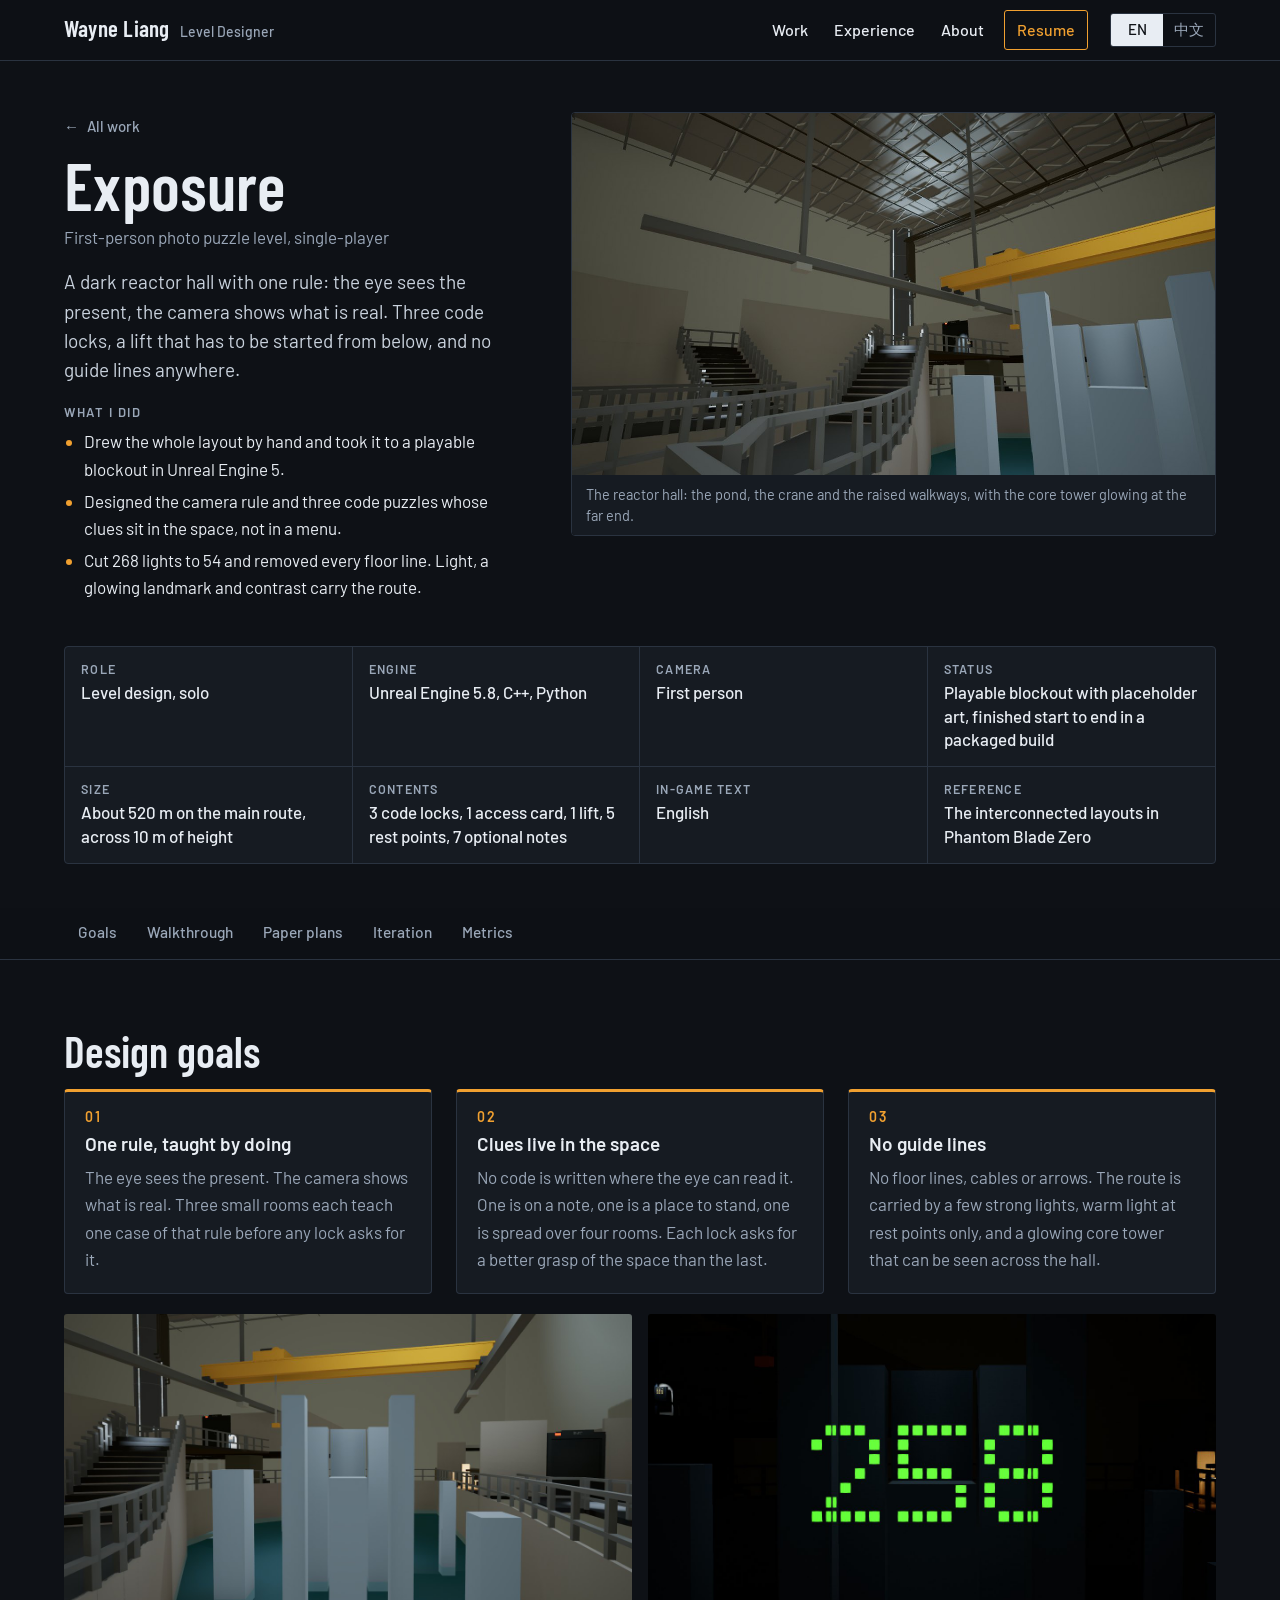
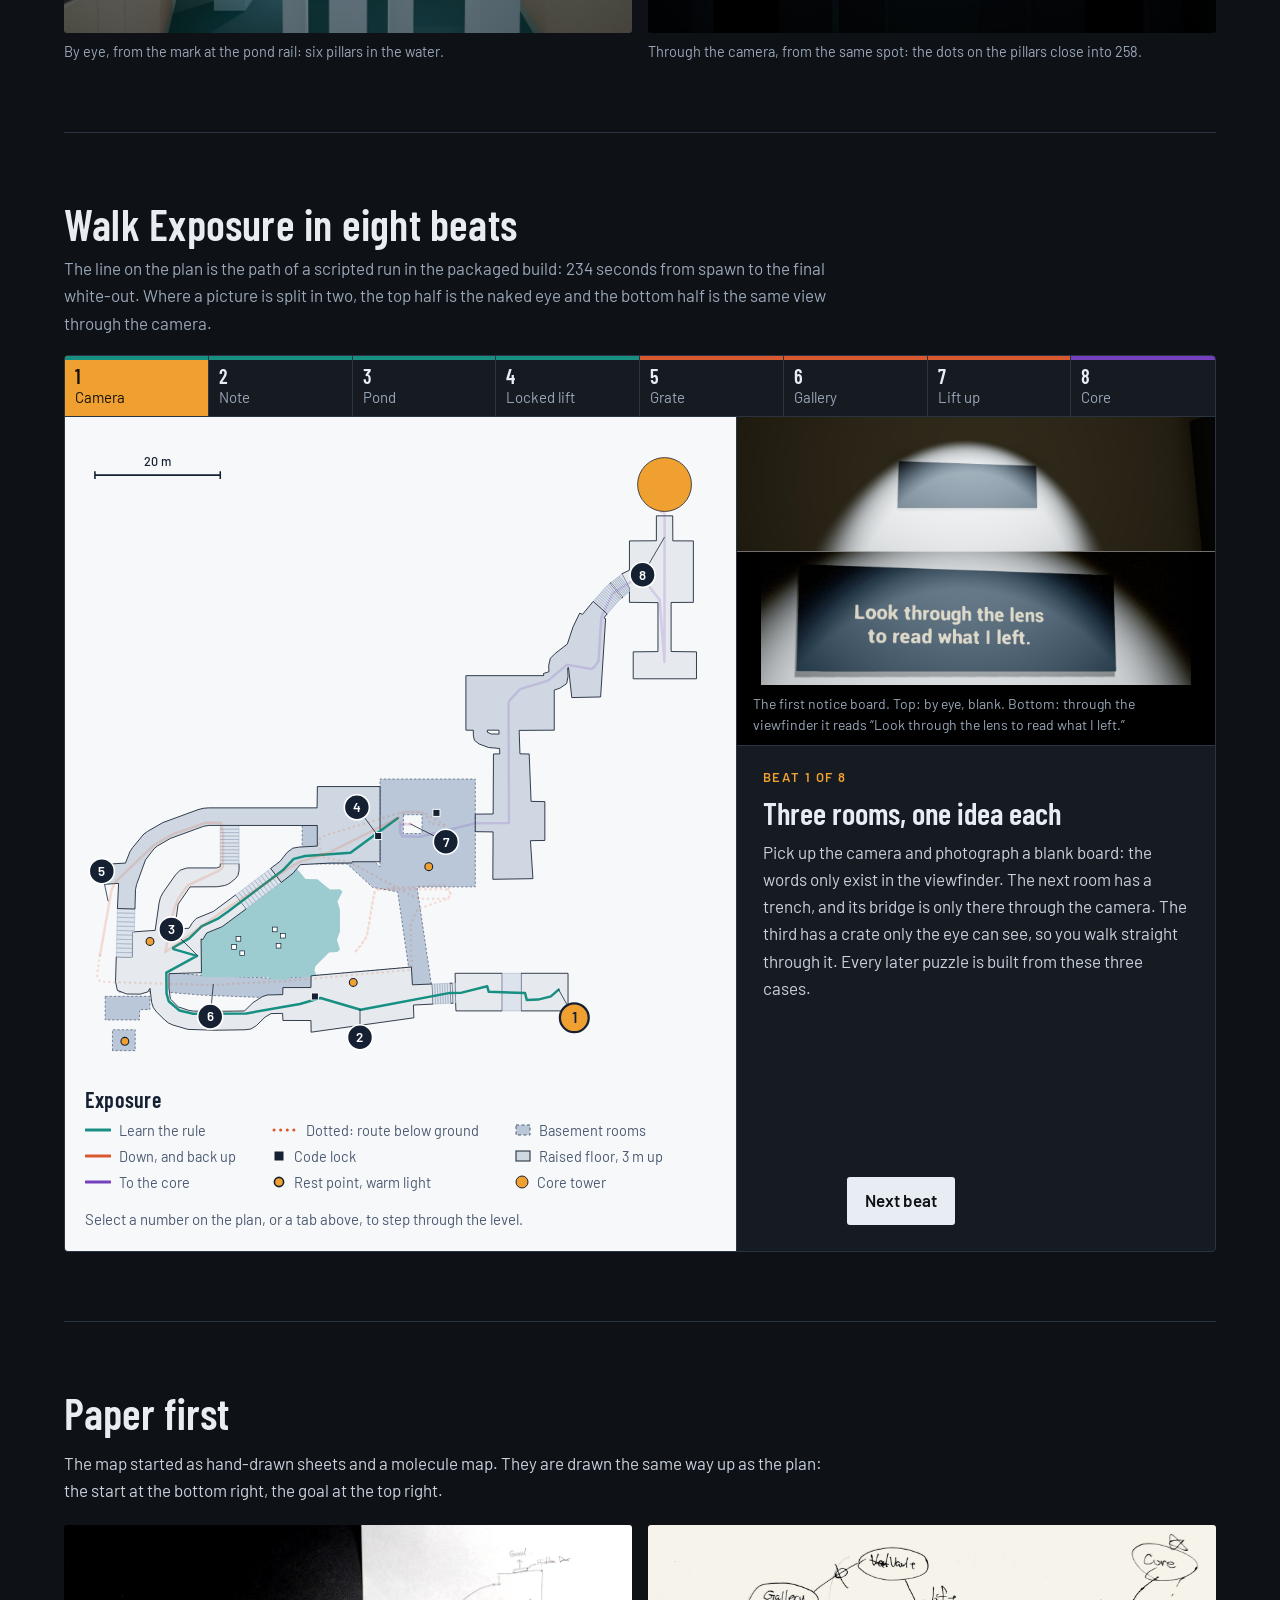
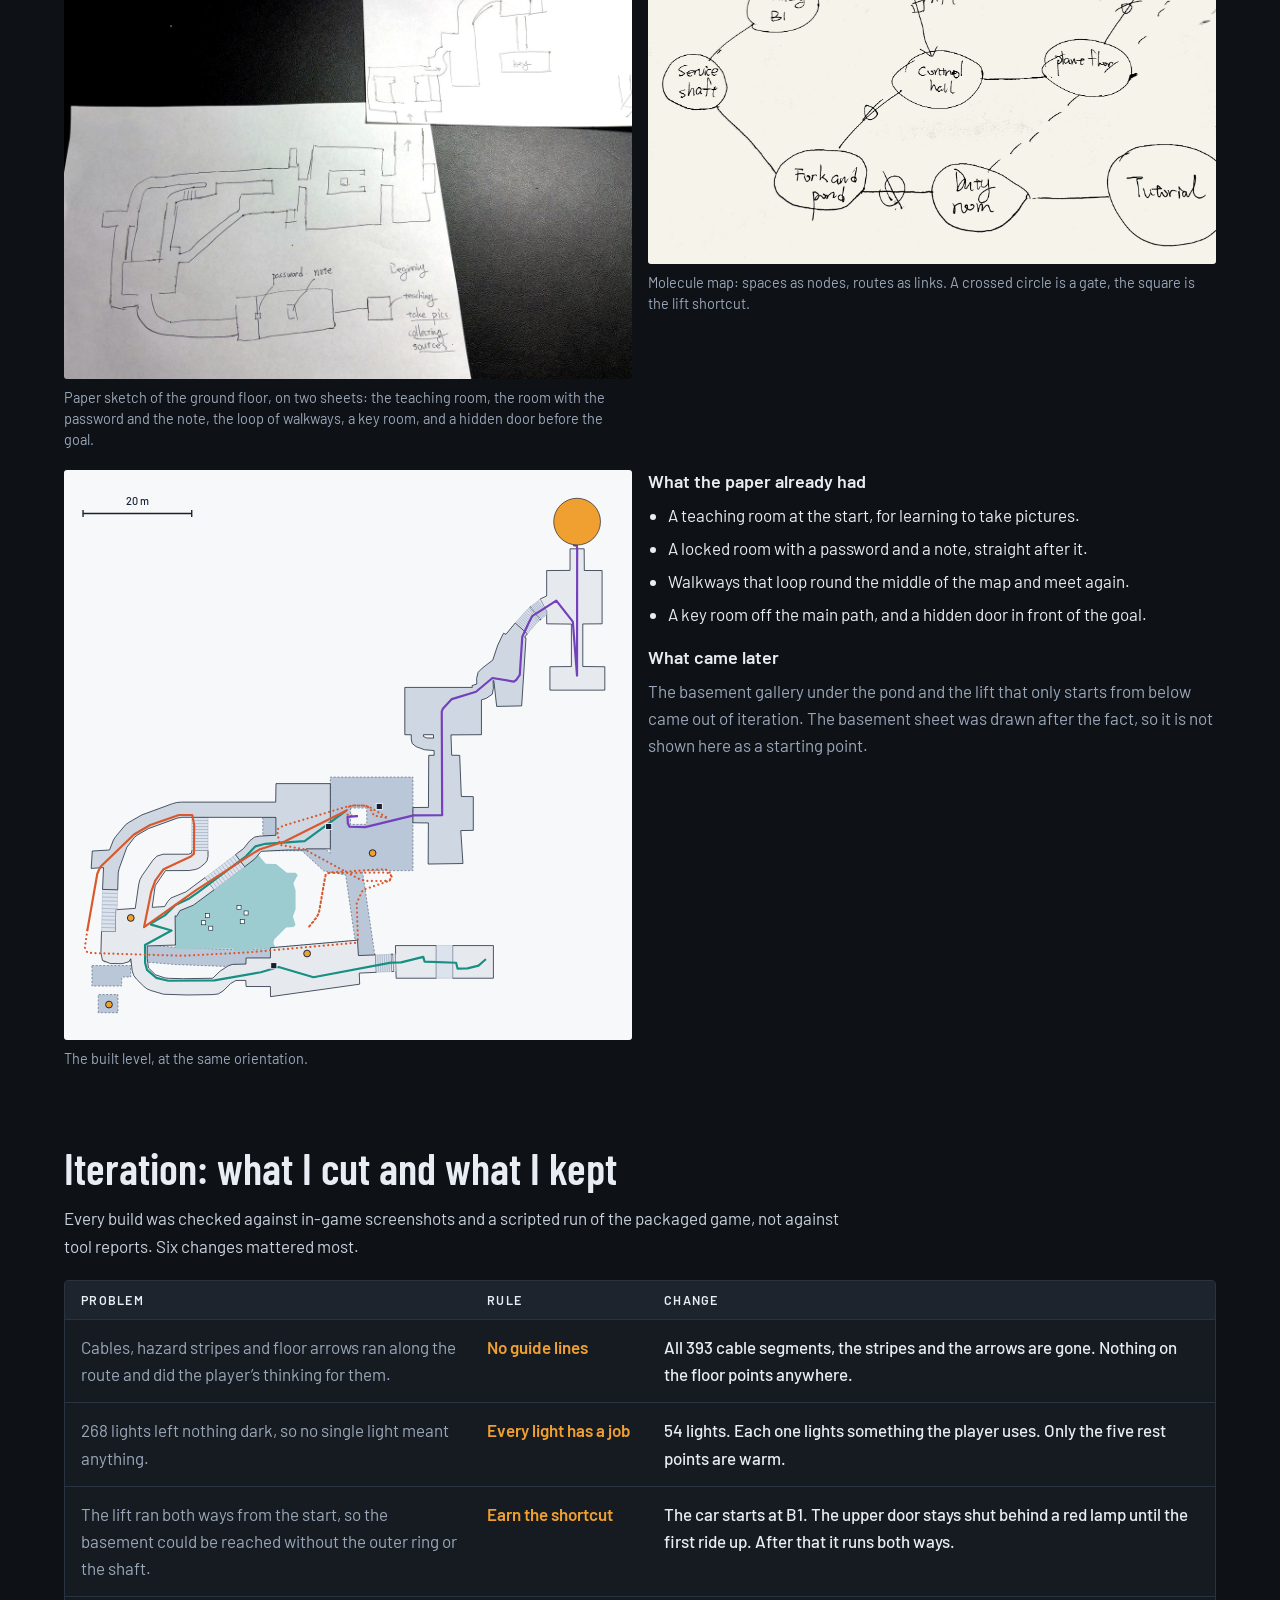
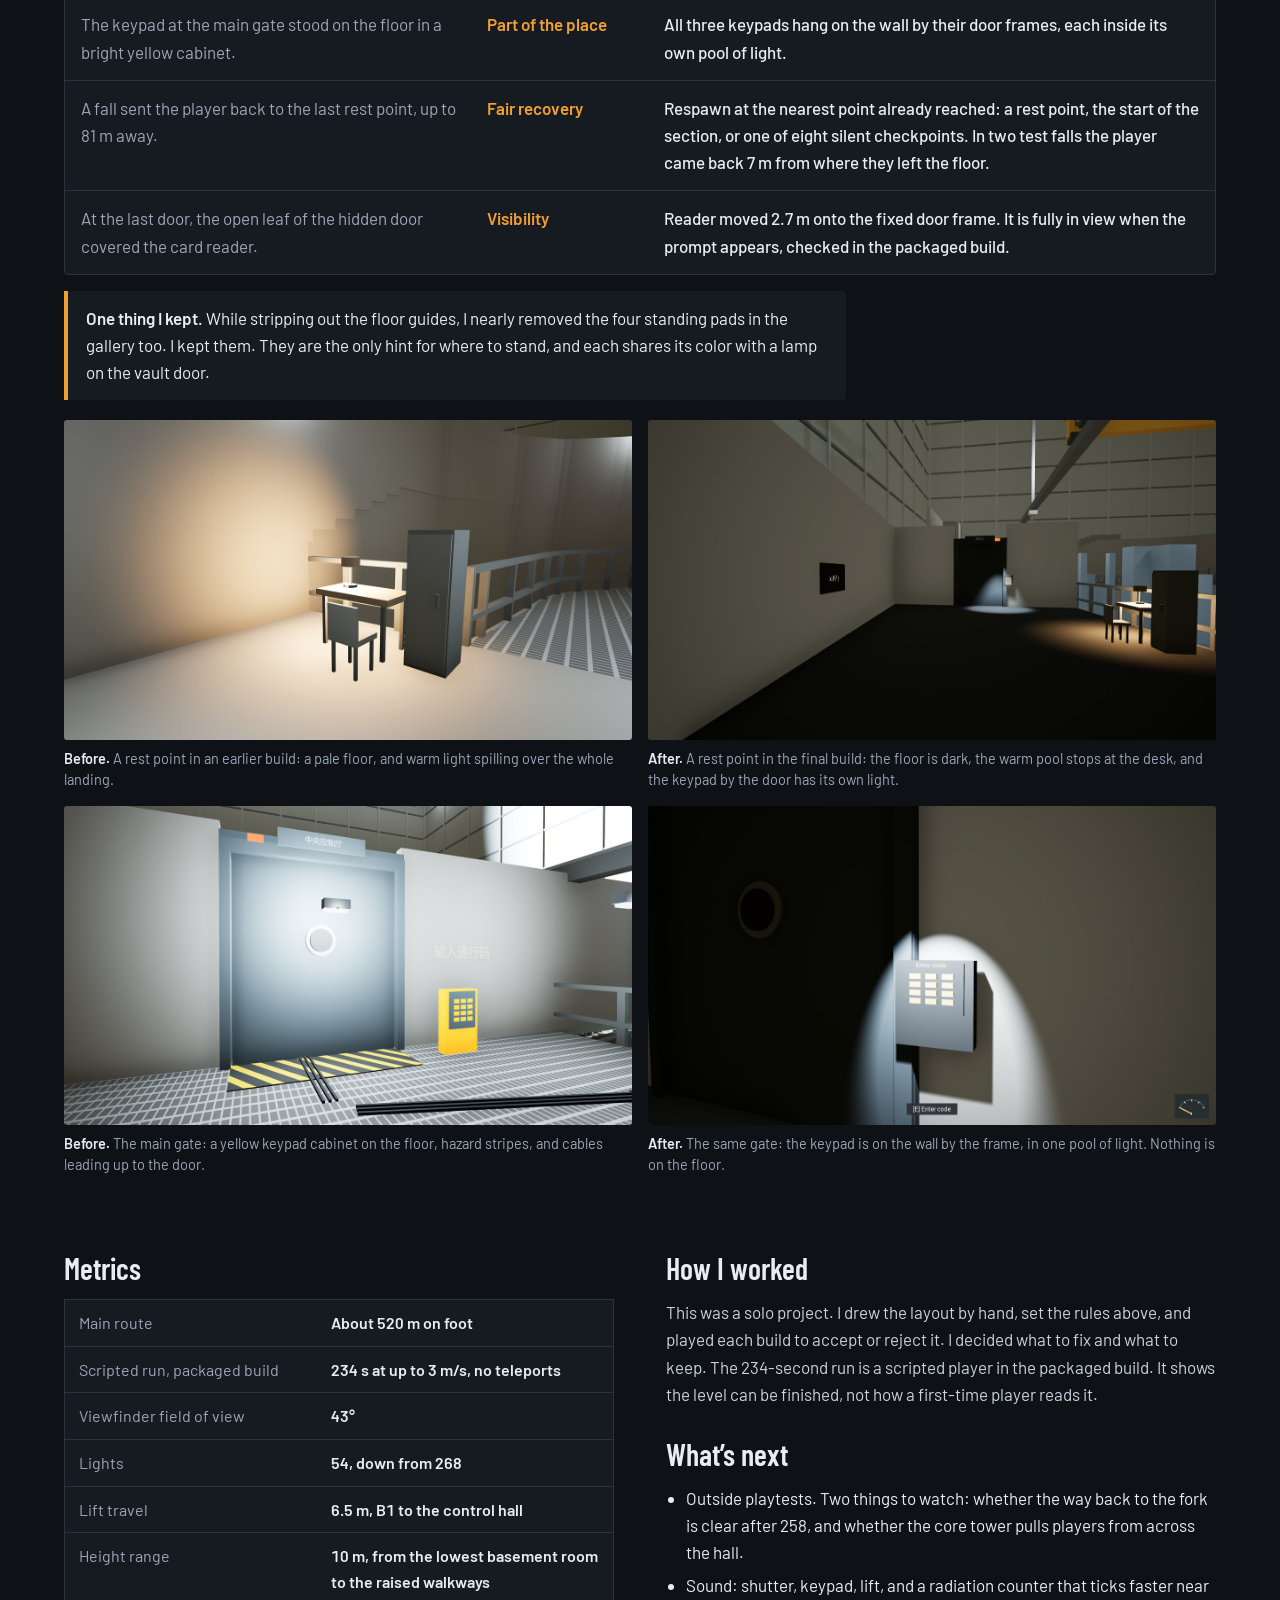
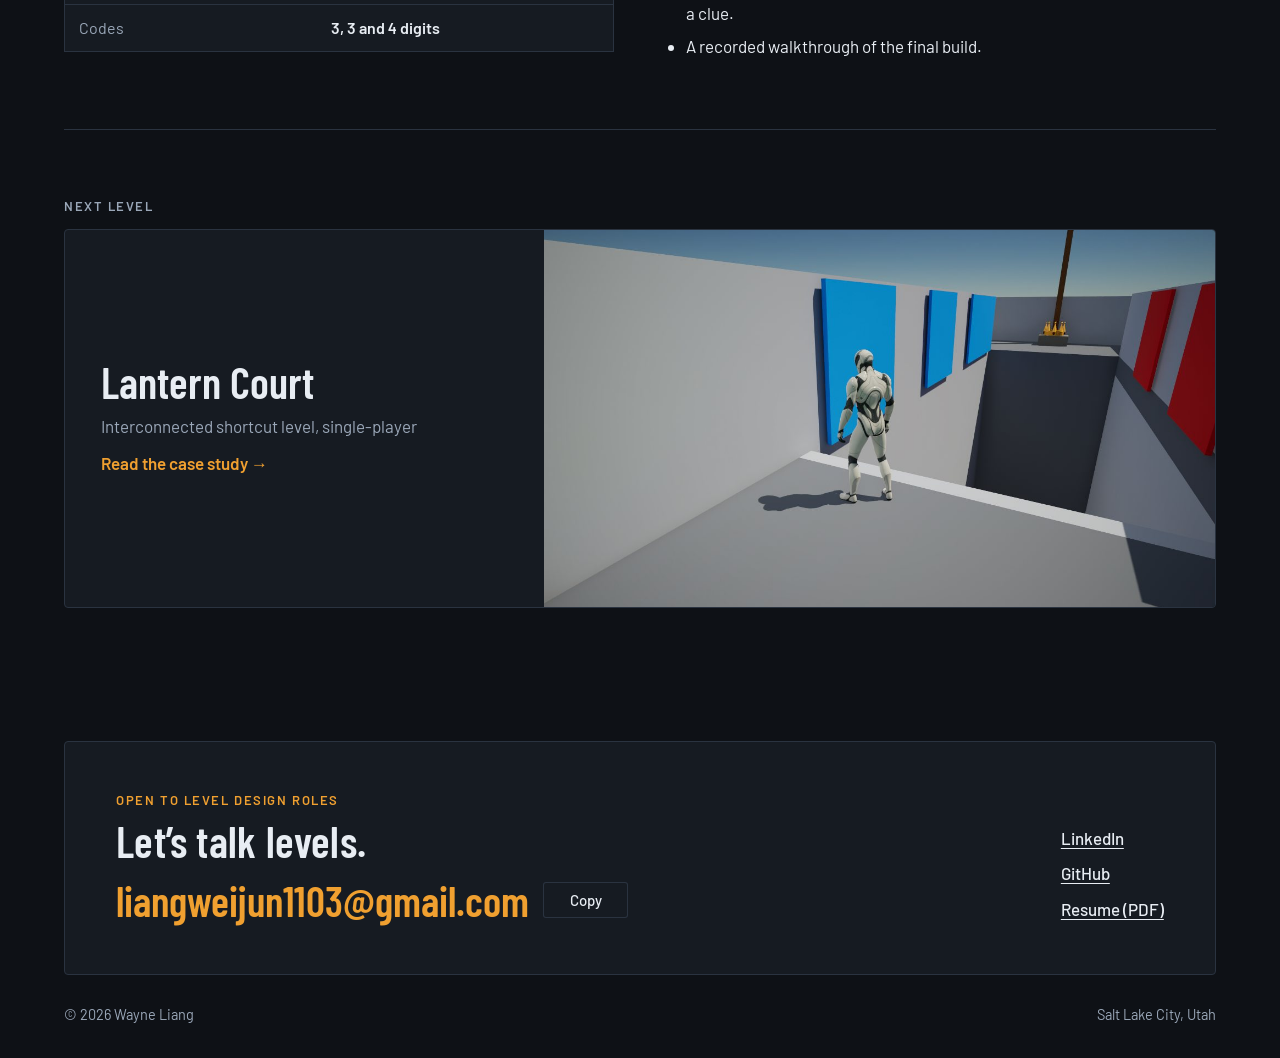
==== commit 82a6145a: "Polish interaction and motion across the site One motion system (shared curves and timings), page-to" ====
--- a/exposure.html
+++ b/exposure.html
@@ -3,7 +3,7 @@
 <head>
 <meta charset="utf-8">
 <meta name="viewport" content="width=device-width,initial-scale=1">
-<title>Exposure | Wayne Liang, Level Designer</title>
+<title data-zh="《曝光》| Wayne Liang，关卡设计师">Exposure | Wayne Liang, Level Designer</title>
 <meta name="description" content="Exposure: first-person photo puzzle level, single-player in Unreal Engine 5. Interactive walkthrough, paper plans, iteration and metrics.">
 <meta property="og:type" content="website">
 <meta property="og:title" content="Exposure | Wayne Liang, Level Designer">
@@ -14,6 +14,10 @@
 <meta name="theme-color" content="#0E1116">
 <link rel="icon" href="data:image/svg+xml,%3Csvg xmlns='http://www.w3.org/2000/svg' viewBox='0 0 32 32'%3E%3Crect width='32' height='32' rx='4' fill='%230E1116'/%3E%3Ccircle cx='16' cy='16' r='7' fill='%23F0A030'/%3E%3C/svg%3E">
 <link rel="preload" href="fonts/barlow-condensed-latin-600-normal.woff2" as="font" type="font/woff2" crossorigin>
+<link rel="preload" href="fonts/barlow-latin-400-normal.woff2" as="font" type="font/woff2" crossorigin>
+<script>/* pick the language before the first paint: #zh, then the last choice, then the browser's language */
+(function(){var r=document.documentElement,s=null;try{s=localStorage.getItem('lang')}catch(e){}
+if(location.hash==='#zh'||s==='zh'||(s===null&&/^zh/i.test(navigator.language||''))){r.setAttribute('data-lang','zh');r.lang='zh-CN'}})();</script>
 <link rel="stylesheet" href="assets/site.css">
 </head>
 <body>
@@ -22,8 +26,9 @@
   <a class="name" href="index.html"><b>Wayne Liang</b><span><span data-l="en">Level Designer</span><span data-l="zh" lang="zh-CN">关卡设计师</span></span></a>
   <nav aria-label="Site">
     <a href="index.html#work"><span data-l="en">Work</span><span data-l="zh" lang="zh-CN">作品</span></a>
+    <a href="index.html#experience"><span data-l="en">Experience</span><span data-l="zh" lang="zh-CN">经历</span></a>
     <a href="index.html#about"><span data-l="en">About</span><span data-l="zh" lang="zh-CN">关于</span></a>
-    <a class="resume" href="Wayne_Liang_Resume.pdf"><span data-l="en">Resume</span><span data-l="zh" lang="zh-CN">简历</span></a>
+    <a class="resume" href="Wayne_Liang_Resume.pdf" target="_blank" rel="noopener"><span data-l="en">Resume</span><span data-l="zh" lang="zh-CN">简历</span></a>
   </nav>
   <div class="lang" role="group" aria-label="Language">
     <button type="button" id="lang-en" data-setlang="en" aria-pressed="true">EN</button>
@@ -51,7 +56,7 @@
           <li>把 268 盏灯减到 54 盏，删掉所有地面引导线，只靠灯光、发光的地标和空间对比带路。</li>
         </ul>
   </div>
-  <figure class="p-media"><img src="img/pt/hall.jpg" width="1280" height="720" alt="The reactor hall in Exposure: stairs and raised walkways around a pond, a yellow crane overhead.">
+  <figure class="p-media"><img style="view-transition-name:shot-exposure" src="img/pt/hall.jpg" width="1280" height="720" alt="The reactor hall in Exposure: stairs and raised walkways around a pond, a yellow crane overhead.">
     <figcaption><span data-l="en">The reactor hall: the pond, the crane and the raised walkways, with the core tower glowing at the far end.</span><span data-l="zh" lang="zh-CN">核电站大厅：池塘、吊车和高架走道，尽头是发光的堆芯塔。</span></figcaption></figure>
 </section>
   <dl class="facts">
@@ -279,7 +284,7 @@
       <li><span><span data-l="en">The lift ran both ways from the start, so the basement could be reached without the outer ring or the shaft.</span><span data-l="zh" lang="zh-CN">电梯一开始就上下都能坐，不走外圈和检修井也能到地下。</span></span>
         <span class="rule"><span data-l="en">Earn the shortcut</span><span data-l="zh" lang="zh-CN">捷径要自己挣</span></span>
         <span class="fix"><span data-l="en">The car starts at B1. The upper door stays shut behind a red lamp until the first ride up. After that it runs both ways.</span><span data-l="zh" lang="zh-CN">轿厢初始停在 B1。上层的门关着、亮红灯，直到第一次从下面坐上来；之后上下都能用。</span></span></li>
-      <li><span><span data-l="en">The keypad at the main gate stood on the floor in a bright yellow cabinet.</span><span data-l="zh" lang="zh-CN">D 大门的密码面板，是立在地上的一只亮黄色柜子。</span></span>
+      <li><span><span data-l="en">The keypad at the main gate stood on the floor in a bright yellow cabinet.</span><span data-l="zh" lang="zh-CN">主大门的密码面板，是立在地上的一只亮黄色柜子。</span></span>
         <span class="rule"><span data-l="en">Part of the place</span><span data-l="zh" lang="zh-CN">属于这个地方</span></span>
         <span class="fix"><span data-l="en">All three keypads hang on the wall by their door frames, each inside its own pool of light.</span><span data-l="zh" lang="zh-CN">三块面板都挂到门框旁的墙上，各有一盏灯罩住。</span></span></li>
       <li><span><span data-l="en">A fall sent the player back to the last rest point, up to 81 m away.</span><span data-l="zh" lang="zh-CN">掉下去会被送回上一个休息点，最远要重走 81 米。</span></span>
@@ -289,15 +294,15 @@
         <span class="rule"><span data-l="en">Visibility</span><span data-l="zh" lang="zh-CN">可见性</span></span>
         <span class="fix"><span data-l="en">Reader moved 2.7 m onto the fixed door frame. It is fully in view when the prompt appears, checked in the packaged build.</span><span data-l="zh" lang="zh-CN">读卡器平移 2.7 米，装到固定门框上。提示出现时整个读卡器都在画面里，并在打包版中复查过。</span></span></li>
     </ul>
-    <p class="kept" data-l="en"><strong>One flag I overruled.</strong> A cleanup pass listed the four standing pads in the gallery as floor patches to delete. I kept them. They are the only hint for where to stand, and each shares its color with a lamp on the vault door.</p>
-    <p class="kept" data-l="zh" lang="zh-CN"><strong>有一处我没有照改。</strong>清理时，观察廊里的四块站位踏板被列为该删的“地面补丁”。我把它们留下了：它们是“该站在哪”的唯一提示，颜色也和库房门上的四盏灯一一对应。</p>
+    <p class="kept" data-l="en"><strong>One thing I kept.</strong> While stripping out the floor guides, I nearly removed the four standing pads in the gallery too. I kept them. They are the only hint for where to stand, and each shares its color with a lamp on the vault door.</p>
+    <p class="kept" data-l="zh" lang="zh-CN"><strong>有一处我留了下来。</strong>删地面引导线时，观察廊里的四块站位踏板差点也一起删掉。我把它们留下了：它们是“该站在哪”的唯一提示，颜色也和库房门上的四盏灯一一对应。</p>
     <div class="figs">
       <figure><img src="img/pt/rest-before.jpg" width="1280" height="720" loading="lazy" alt="An earlier build: a desk and cabinet on a brightly lit landing, with warm light across the whole floor.">
         <figcaption><span data-l="en"><b>Before.</b> A rest point in an earlier build: a pale floor, and warm light spilling over the whole landing.</span><span data-l="zh" lang="zh-CN"><b>改前。</b>早期版本里的一个休息点：地面发白，暖光铺满整个平台。</span></figcaption></figure>
       <figure><img src="img/pt/rest-after.jpg" width="1280" height="720" loading="lazy" alt="The final build: a dark room with one warm pool of light at a desk and a white pool on a keypad by a door.">
         <figcaption><span data-l="en"><b>After.</b> A rest point in the final build: the floor is dark, the warm pool stops at the desk, and the keypad by the door has its own light.</span><span data-l="zh" lang="zh-CN"><b>改后。</b>最终版里的一个休息点：地面压暗，暖光只到桌边，门旁的密码面板另有一盏灯。</span></figcaption></figure>
       <figure><img src="img/pt/gate-before.jpg" width="1280" height="720" loading="lazy" alt="An earlier build of the main gate: a yellow keypad cabinet on the floor, hazard stripes and cables in front of the door.">
-        <figcaption><span data-l="en"><b>Before.</b> The main gate: a yellow keypad cabinet on the floor, hazard stripes, and cables leading up to the door.</span><span data-l="zh" lang="zh-CN"><b>改前。</b>D 大门：立在地上的黄色密码柜、黄黑条纹，还有一路通到门口的线缆。</span></figcaption></figure>
+        <figcaption><span data-l="en"><b>Before.</b> The main gate: a yellow keypad cabinet on the floor, hazard stripes, and cables leading up to the door.</span><span data-l="zh" lang="zh-CN"><b>改前。</b>主大门：立在地上的黄色密码柜、黄黑条纹，还有一路通到门口的线缆。</span></figcaption></figure>
       <figure><img src="img/pt/gate-after.jpg" width="1280" height="720" loading="lazy" alt="The final build of the same gate: a small dark keypad on the wall beside the door frame, lit by one spotlight.">
         <figcaption><span data-l="en"><b>After.</b> The same gate: the keypad is on the wall by the frame, in one pool of light. Nothing is on the floor.</span><span data-l="zh" lang="zh-CN"><b>改后。</b>同一扇门：面板挂在门框旁的墙上，一盏灯照着，地上什么都没有。</span></figcaption></figure>
     </div>
@@ -349,12 +354,13 @@
   <div>
     <p class="label acc"><span data-l="en">Open to level design roles</span><span data-l="zh" lang="zh-CN">正在找关卡设计方向的工作</span></p>
     <h2 id="contact-h" style="margin-top:10px"><span data-l="en">Let’s talk levels.</span><span data-l="zh" lang="zh-CN">聊聊关卡吧。</span></h2>
-    <a class="mail" href="mailto:liangweijun1103@gmail.com">liangweijun1103@gmail.com</a>
+    <p class="mail-row"><a class="mail" href="mailto:liangweijun1103@gmail.com">liangweijun1103@gmail.com</a>
+      <button type="button" class="copy" data-copy="liangweijun1103@gmail.com"><span class="idle"><span data-l="en">Copy</span><span data-l="zh" lang="zh-CN">复制</span></span><span class="done" aria-hidden="true"><span data-l="en">Copied ✓</span><span data-l="zh" lang="zh-CN">已复制 ✓</span></span></button></p>
   </div>
   <ul>
-    <li><a href="https://www.linkedin.com/in/weijun-liang-2b437a2a6/">LinkedIn</a></li>
-    <li><a href="https://github.com/WAYNE1-L">GitHub</a></li>
-    <li><a href="Wayne_Liang_Resume.pdf"><span data-l="en">Resume (PDF)</span><span data-l="zh" lang="zh-CN">简历（PDF）</span></a></li>
+    <li><a href="https://www.linkedin.com/in/weijun-liang-2b437a2a6/" target="_blank" rel="noopener">LinkedIn</a></li>
+    <li><a href="https://github.com/WAYNE1-L" target="_blank" rel="noopener">GitHub</a></li>
+    <li><a href="Wayne_Liang_Resume.pdf" target="_blank" rel="noopener"><span data-l="en">Resume (PDF)</span><span data-l="zh" lang="zh-CN">简历（PDF）</span></a></li>
   </ul>
 </section>
 </main>
@@ -363,7 +369,7 @@
   <span><span data-l="en">Salt Lake City, Utah</span><span data-l="zh" lang="zh-CN">美国犹他州盐湖城</span></span>
 </footer>
 </div>
-<dialog class="zoom" id="zoom" aria-label="Enlarged image"><img alt=""></dialog>
+<dialog class="zoom" id="zoom" aria-label="Enlarged image"><div class="zoom-stage"></div><p class="zoom-cap"></p><button type="button" class="zoom-x" aria-label="Close"><svg width="18" height="18" viewBox="0 0 18 18" aria-hidden="true"><path d="M3 3l12 12M15 3L3 15" stroke="currentColor" stroke-width="2" stroke-linecap="round"/></svg></button></dialog>
 <script src="assets/site.js"></script>
 </body>
 </html>
--- a/assets/site.css
+++ b/assets/site.css
@@ -19,6 +19,12 @@
   /* paper palette, used by plans, legends and sketches */
   --ink:#152133; --sheet:#F7F8F9; --shade:#B9C7D8; --mute:#4C5B73;
   --display:"Barlow Condensed","Arial Narrow","PingFang SC","Hiragino Sans GB","Microsoft YaHei","Noto Sans CJK SC",sans-serif;
+  /* motion: one set of curves and timings for the whole site */
+  --ease:cubic-bezier(.22,.61,.36,1);      /* colors, hovers, fades */
+  --glide:cubic-bezier(.32,.72,0,1);       /* things that move or change size */
+  --t1:120ms;   /* press and hover */
+  --t2:220ms;   /* content swaps */
+  --t3:340ms;   /* things travelling across the screen */
   --body:"Barlow","Helvetica Neue",Arial,"PingFang SC","Hiragino Sans GB","Microsoft YaHei","Noto Sans CJK SC",sans-serif;
 }
 *{box-sizing:border-box}
@@ -31,6 +37,9 @@
 a{color:var(--link);text-underline-offset:.2em;text-decoration-thickness:1px}
 a:hover{text-decoration-thickness:2px}
 button{font:inherit;color:inherit;cursor:pointer}
+/* hovers and presses answer at once, the same way everywhere */
+a,button,.btn,.card,.nextp,.tags li{transition:color var(--t1) var(--ease),background-color var(--t1) var(--ease),border-color var(--t1) var(--ease),box-shadow var(--t1) var(--ease),text-decoration-color var(--t1) var(--ease),transform var(--t2) var(--glide)}
+.btn:active,.pager button:not(:disabled):active,.lang button:active,.copy:active,.bar nav a:active{transform:scale(.97);transition-duration:60ms}
 :focus-visible{outline:3px solid var(--lantern);outline-offset:3px}
 h1,h2{font-family:var(--display);font-weight:600;line-height:1;margin:0;text-wrap:balance;letter-spacing:.005em}
 h1{font-size:clamp(42px,5.2vw,72px)}
@@ -56,16 +65,18 @@
 .bar nav a:hover{background:var(--panel2)}
 .bar nav a.resume{border:1px solid var(--lantern);color:var(--lantern);margin-left:6px;padding:6px 12px}
 .bar nav a.resume:hover{background:var(--lantern);color:#14110B}
-.lang{display:flex;border:1px solid var(--line);border-radius:3px;overflow:hidden}
-.lang button{background:none;border:0;padding:6px 11px;font-weight:500;font-size:15px;line-height:1.3;color:var(--soft)}
-.lang button[aria-pressed="true"]{background:var(--text);color:var(--bg)}
+.lang{display:grid;grid-template-columns:1fr 1fr;position:relative;border:1px solid var(--line);border-radius:3px;overflow:hidden}
+.lang::before{content:"";position:absolute;inset:0 50% 0 0;background:var(--text);transition:transform var(--t2) var(--glide)}
+html[data-lang="zh"] .lang::before{transform:translateX(100%)}
+.lang button{position:relative;background:none;border:0;padding:6px 11px;font-weight:500;font-size:15px;line-height:1.3;color:var(--soft)}
+.lang button[aria-pressed="true"]{color:var(--bg)}
 
 /* buttons */
 .btn{display:inline-flex;align-items:center;gap:8px;background:var(--lantern);color:#14110B;padding:10px 18px;font-weight:600;text-decoration:none;border-radius:3px;border:0}
 .btn:hover{background:#FFB547}
 .btn.alt{background:none;color:var(--text);box-shadow:inset 0 0 0 1px var(--line)}
 .btn.alt:hover{background:var(--panel2)}
-.arrow::after{content:"→";transition:transform .15s}
+.arrow::after{content:"→";display:inline-block;transition:transform var(--t2) var(--glide)}
 a:hover .arrow::after,.arrow:hover::after{transform:translateX(3px)}
 
 /* home: hero */
@@ -81,8 +92,9 @@
 
 /* home: project cards */
 .cards{display:grid;grid-template-columns:repeat(2,minmax(0,1fr));gap:clamp(16px,2vw,24px);padding-bottom:clamp(40px,6vw,72px)}
-.card{display:flex;flex-direction:column;background:var(--panel);border:1px solid var(--line);border-radius:4px;overflow:hidden;color:var(--text);text-decoration:none;transition:border-color .18s,transform .18s}
-.card:hover{border-color:#4A5A70;transform:translateY(-2px)}
+.card{display:flex;flex-direction:column;background:var(--panel);border:1px solid var(--line);border-radius:4px;overflow:hidden;color:var(--text);text-decoration:none;}
+.card:hover{border-color:#4A5A70}
+.card:active,.nextp:active{transform:translateY(0) scale(.995);transition-duration:60ms}
 .card figure{margin:0;position:relative;background:#000}
 .card figure img,.card figure video{width:100%;aspect-ratio:16/9;object-fit:cover;display:block}
 .card .num{position:absolute;left:14px;top:12px;font:600 14px/1 var(--body);letter-spacing:.12em;background:rgba(14,17,22,.8);padding:6px 9px;border-radius:2px}
@@ -120,6 +132,15 @@
 .contact{background:var(--panel);border:1px solid var(--line);border-radius:4px;padding:clamp(28px,4vw,52px);display:grid;grid-template-columns:minmax(0,1fr) auto;gap:20px 40px;align-items:end;margin:clamp(40px,5vw,64px) 0 28px}
 .contact .mail{font:600 clamp(24px,3.4vw,42px)/1.1 var(--display);color:var(--lantern);text-decoration:none;overflow-wrap:anywhere;display:inline-block;margin-top:14px}
 .contact .mail:hover{text-decoration:underline}
+.mail-row{display:flex;flex-wrap:wrap;align-items:center;gap:8px 14px;margin-top:14px}
+.mail-row .mail{margin-top:0}
+.copy{display:inline-grid;background:none;border:0;box-shadow:inset 0 0 0 1px var(--line);border-radius:3px;padding:6px 12px;font-weight:500;font-size:15px;color:var(--text)}
+.copy:hover{background:var(--panel2)}
+.copy>span{grid-area:1/1;transition:opacity var(--t2) var(--ease),transform var(--t2) var(--glide)}
+.copy .done{color:#3DD68C;opacity:0;transform:translateY(4px)}
+.copy.ok .done{opacity:1;transform:none}
+.copy.ok .idle{opacity:0;transform:translateY(-4px)}
+.btn small{font-weight:500;opacity:.72;font-size:.85em}
 .contact ul{margin:0;padding:0;list-style:none;display:flex;flex-direction:column;gap:8px}
 .contact ul a{color:var(--text);font-weight:500}
 footer{padding:0 0 32px;font-size:14.5px;color:var(--soft);display:flex;justify-content:space-between;gap:16px;flex-wrap:wrap}
@@ -148,7 +169,10 @@
 
 /* project page: in-page section nav */
 .toc-outer{position:sticky;top:60px;z-index:15;background:rgba(14,17,22,.92);backdrop-filter:blur(10px);-webkit-backdrop-filter:blur(10px);border-bottom:1px solid var(--line);margin-top:clamp(28px,4vw,44px)}
-.toc{display:flex;gap:2px;overflow-x:auto;scrollbar-width:none}
+.toc{display:flex;gap:2px;overflow-x:auto;scrollbar-width:none;position:relative}
+/* one underline that slides to the section in view */
+.toc .ind{position:absolute;left:0;bottom:0;width:100px;height:2px;background:var(--lantern);transform-origin:0 0;opacity:0;pointer-events:none;transition:transform var(--t3) var(--glide),opacity var(--t2) var(--ease)}
+.toc.js a.on{border-bottom-color:transparent}
 .toc::-webkit-scrollbar{display:none}
 .toc a{flex:none;padding:12px 14px;color:var(--soft);text-decoration:none;font-weight:500;font-size:15.5px;border-bottom:2px solid transparent}
 .toc a:hover{color:var(--text)}
@@ -174,8 +198,15 @@
 .legend{display:grid;grid-auto-flow:column;grid-template-rows:repeat(3,auto);justify-content:start;gap:6px 36px;margin:0;padding:0;list-style:none;font-size:14.5px;line-height:1.4;color:var(--mute)}
 .legend li{display:flex;align-items:center;gap:8px}
 .legend svg{flex:none}
-.beats{grid-area:beats;display:flex;min-width:0;border-left:1px solid var(--line)}
+.beats{grid-area:beats;display:grid;min-width:0;border-left:1px solid var(--line)}
+.beats>.beat{grid-area:1/1}
+.beat.off{visibility:hidden}
 .beat{display:flex;flex-direction:column;width:100%;min-width:0}
+/* a new beat slides in from the side it comes from */
+.beat.from-next{animation:beat-next var(--t2) var(--glide)}
+.beat.from-prev{animation:beat-prev var(--t2) var(--glide)}
+@keyframes beat-next{from{opacity:0;transform:translateX(14px)}}
+@keyframes beat-prev{from{opacity:0;transform:translateX(-14px)}}
 .beat figure{margin:0;background:#000}
 .beat img,.beat video{width:100%;aspect-ratio:16/9;object-fit:cover;display:block;background:#000}
 .beat figcaption{color:var(--soft);font-size:14px;line-height:1.45;padding:9px 16px 10px;border-bottom:1px solid var(--line)}
@@ -188,6 +219,7 @@
 .pager button{background:var(--text);color:var(--bg);border:0;padding:10px 18px;font-weight:600;border-radius:3px}
 .pager button:hover{background:var(--lantern)}
 .pager button:disabled{background:none;color:var(--soft);box-shadow:inset 0 0 0 1px var(--line);cursor:default}
+.pager .gone{visibility:hidden}
 
 /* plans (drawn on paper) */
 .plan{display:block;width:100%;height:auto}
@@ -195,7 +227,7 @@
 .plan .u{fill:var(--sheet)}
 .plan .s{fill:#DCE3EC;stroke:var(--shade);stroke-width:.6}
 .plan .w{fill:var(--ink);stroke:var(--ink);stroke-width:.9}
-.plan .rt{fill:none;stroke-width:3.2;stroke-linecap:round;stroke-linejoin:round;transition:opacity .2s}
+.plan .rt{fill:none;stroke-width:3.2;stroke-linecap:round;stroke-linejoin:round;transition:opacity var(--t2) var(--ease)}
 .plan .r1{stroke:var(--r1)} .plan .r2{stroke:var(--r2)} .plan .r3{stroke:var(--r3)}
 .plan .dash{stroke-dasharray:.1 6.5}
 .plan[data-phase="1"] .rt:not(.r1),.plan[data-phase="2"] .rt:not(.r2),.plan[data-phase="3"] .rt:not(.r3){opacity:.18}
@@ -204,10 +236,11 @@
 .plan .gold{fill:var(--gold)} .plan .red{fill:var(--redk)} .plan .bronze{fill:var(--bronze)}
 .plan .cp{fill:#fff;stroke:var(--ink);stroke-width:1.8}
 .plan .goal{fill:var(--lantern);stroke:var(--ink);stroke-width:1}
-.plan .bm{cursor:pointer;transform-box:fill-box;transform-origin:center;transition:transform .15s}
-.plan .bm circle{fill:var(--ink);stroke:#fff;stroke-width:2}
-.plan .bm text{fill:#fff;font:600 17px var(--body);text-anchor:middle;pointer-events:none}
+.plan .bm{cursor:pointer;transform-box:fill-box;transform-origin:center;transition:transform var(--t2) var(--glide)}
+.plan .bm circle{fill:var(--ink);stroke:#fff;stroke-width:2;transition:fill var(--t1) var(--ease),stroke var(--t1) var(--ease),stroke-width var(--t1) var(--ease)}
+.plan .bm text{fill:#fff;font:600 17px var(--body);text-anchor:middle;pointer-events:none;transition:opacity var(--t1) var(--ease)}
 .plan .bm:hover circle{stroke:var(--lantern);stroke-width:3}
+.plan .bm.on{transform:scale(1.15)}
 .plan .bm.on circle{fill:var(--lantern);stroke:var(--ink);stroke-width:2.5}
 .plan .bm.on text{fill:var(--ink)}
 .plan .bm:focus-visible{outline:none}
@@ -291,17 +324,35 @@
 .stack p{color:#C9D2DD}
 
 /* next project */
-.nextp{display:grid;grid-template-columns:minmax(0,5fr) minmax(0,7fr);align-items:stretch;background:var(--panel);border:1px solid var(--line);border-radius:4px;overflow:hidden;color:var(--text);text-decoration:none;transition:border-color .18s}
+.nextp{display:grid;grid-template-columns:minmax(0,5fr) minmax(0,7fr);align-items:stretch;background:var(--panel);border:1px solid var(--line);border-radius:4px;overflow:hidden;color:var(--text);text-decoration:none;}
 .nextp:hover{border-color:#4A5A70}
+@media (hover:hover){.card:hover,.nextp:hover{transform:translateY(-2px)}}
 .nextp>div{padding:clamp(20px,3vw,36px);display:flex;flex-direction:column;justify-content:center;gap:10px}
 .nextp h3{font:600 clamp(32px,3.4vw,46px)/1 var(--display)}
 .nextp img{width:100%;height:100%;object-fit:cover;aspect-ratio:16/9}
 .nextp .go{color:var(--lantern);font-weight:600}
 
-img.zoomable{cursor:zoom-in}
-dialog.zoom{border:0;padding:0;background:none;max-width:96vw;max-height:94vh}
+.zoomable{cursor:zoom-in}
+/* pictures that open larger carry a small magnifier: always on touch screens, on hover with a mouse */
+.zf{position:relative}
+.zf::after{content:"";position:absolute;right:8px;top:8px;width:30px;height:30px;border-radius:3px;pointer-events:none;
+  background:rgba(14,17,22,.72) url("data:image/svg+xml,%3Csvg xmlns='http://www.w3.org/2000/svg' viewBox='0 0 16 16'%3E%3Ccircle cx='6.5' cy='6.5' r='4.5' fill='none' stroke='%23E8EDF3' stroke-width='1.6'/%3E%3Cpath d='M10 10l4 4M4.5 6.5h4M6.5 4.5v4' stroke='%23E8EDF3' stroke-width='1.6' stroke-linecap='round'/%3E%3C/svg%3E") center/16px no-repeat;
+  opacity:.9;transition:opacity var(--t1) var(--ease)}
+@media (hover:hover){.zf::after{opacity:0}.zf:hover::after{opacity:.9}}
+dialog.zoom{border:0;padding:0;background:none;width:100vw;height:100vh;max-width:none;max-height:none;overflow:hidden;color:var(--text)}
 dialog.zoom::backdrop{background:rgba(5,7,10,.92)}
-dialog.zoom img{display:block;max-width:96vw;max-height:94vh;width:auto;height:auto;background:#fff;cursor:zoom-out}
+.zoom-stage{position:absolute;inset:16px 16px 56px;display:flex;align-items:center;justify-content:center;pointer-events:none}
+.zoom-stage>*{display:block;max-width:100%;max-height:100%;width:auto;height:auto;pointer-events:auto;cursor:zoom-out;will-change:transform}
+.zoom-stage>svg{background:var(--sheet);border-radius:3px}
+.zoom-cap{position:absolute;left:16px;right:72px;bottom:14px;margin:0;color:var(--soft);font-size:15px;line-height:1.4;text-align:center;max-width:60em;margin-inline:auto;transition:opacity var(--t2) var(--ease)}
+.zoom-x{position:absolute;right:14px;top:14px;width:40px;height:40px;display:grid;place-items:center;border:0;border-radius:50%;background:rgba(29,36,46,.85);color:var(--text)}
+.zoom-x:hover{background:var(--panel2)}
+.zoom-x:active{transform:scale(.94);transition-duration:60ms}
+dialog.zoom.leaving .zoom-cap,dialog.zoom.leaving .zoom-x,dialog.zoom.entering .zoom-cap,dialog.zoom.entering .zoom-x{opacity:0}
+.zoom-x{transition:opacity var(--t2) var(--ease),background-color var(--t1) var(--ease),transform var(--t2) var(--glide)}
+/* pictures that load late fade in instead of popping */
+img.ld{opacity:0}
+img.ld-in{transition:opacity var(--t2) var(--ease)}
 
 @media (max-width:920px){
   .hero{grid-template-columns:minmax(0,1fr);align-items:start}
@@ -335,9 +386,9 @@
 @media (max-width:700px){
   /* small plan: only the current beat keeps its number */
   .plan .bm{transform:scale(.5)}
-  .plan .bm text{display:none}
+  .plan .bm text{opacity:0}
   .plan .bm.on{transform:scale(1.55)}
-  .plan .bm.on text{display:block}
+  .plan .bm.on text{opacity:1}
   .plan .g{transform:scale(1.5)}
   .plan .rt{stroke-width:4.4}
   .plan .w{stroke-width:1.6}
@@ -357,7 +408,17 @@
   .paper{grid-template-columns:minmax(0,1fr)}
   .lede,.about .lead,.p-hero .intent{font-size:17.5px}
 }
-@media (prefers-reduced-motion:reduce){*{transition:none!important;scroll-behavior:auto!important}}
+/* moving between pages: the level picture travels from the card to the page header; the rest cross-fades */
+@media (prefers-reduced-motion:no-preference){
+  @view-transition{navigation:auto}
+}
+.bar-outer{view-transition-name:topbar}
+::view-transition-group(*){animation-duration:var(--t3);animation-timing-function:var(--glide)}
+::view-transition-old(root),::view-transition-new(root){animation-duration:var(--t2);animation-timing-function:var(--ease)}
+@media (prefers-reduced-motion:reduce){
+  *,*::before,*::after{transition:none!important;animation:none!important;scroll-behavior:auto!important}
+  ::view-transition-group(*),::view-transition-old(*),::view-transition-new(*){animation:none!important}
+}
 .sub>h3{font:600 clamp(30px,3.4vw,44px)/1 var(--display);margin-bottom:16px;text-wrap:balance}
 html[data-lang="zh"] .sub>h3{font-size:clamp(26px,3vw,36px);line-height:1.2}
 .sub+.sub{margin-top:clamp(48px,6vw,80px)}
